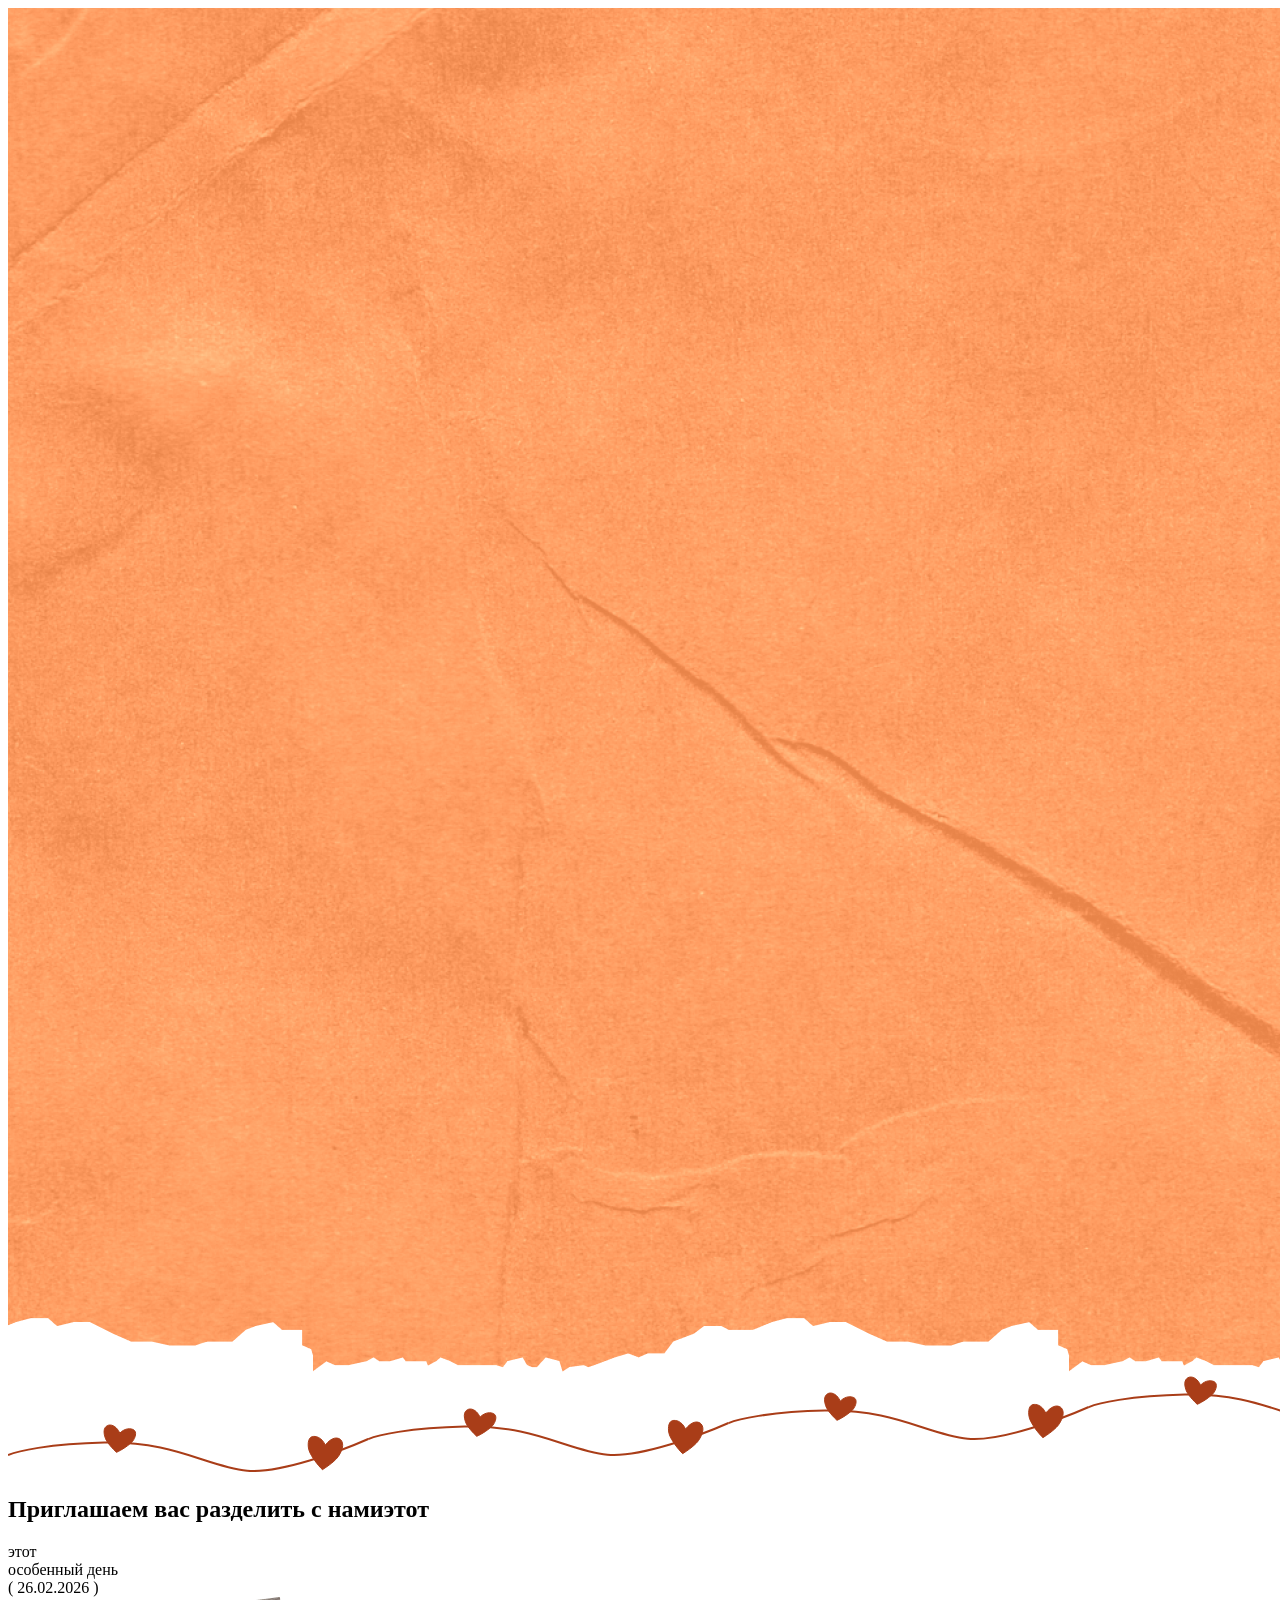
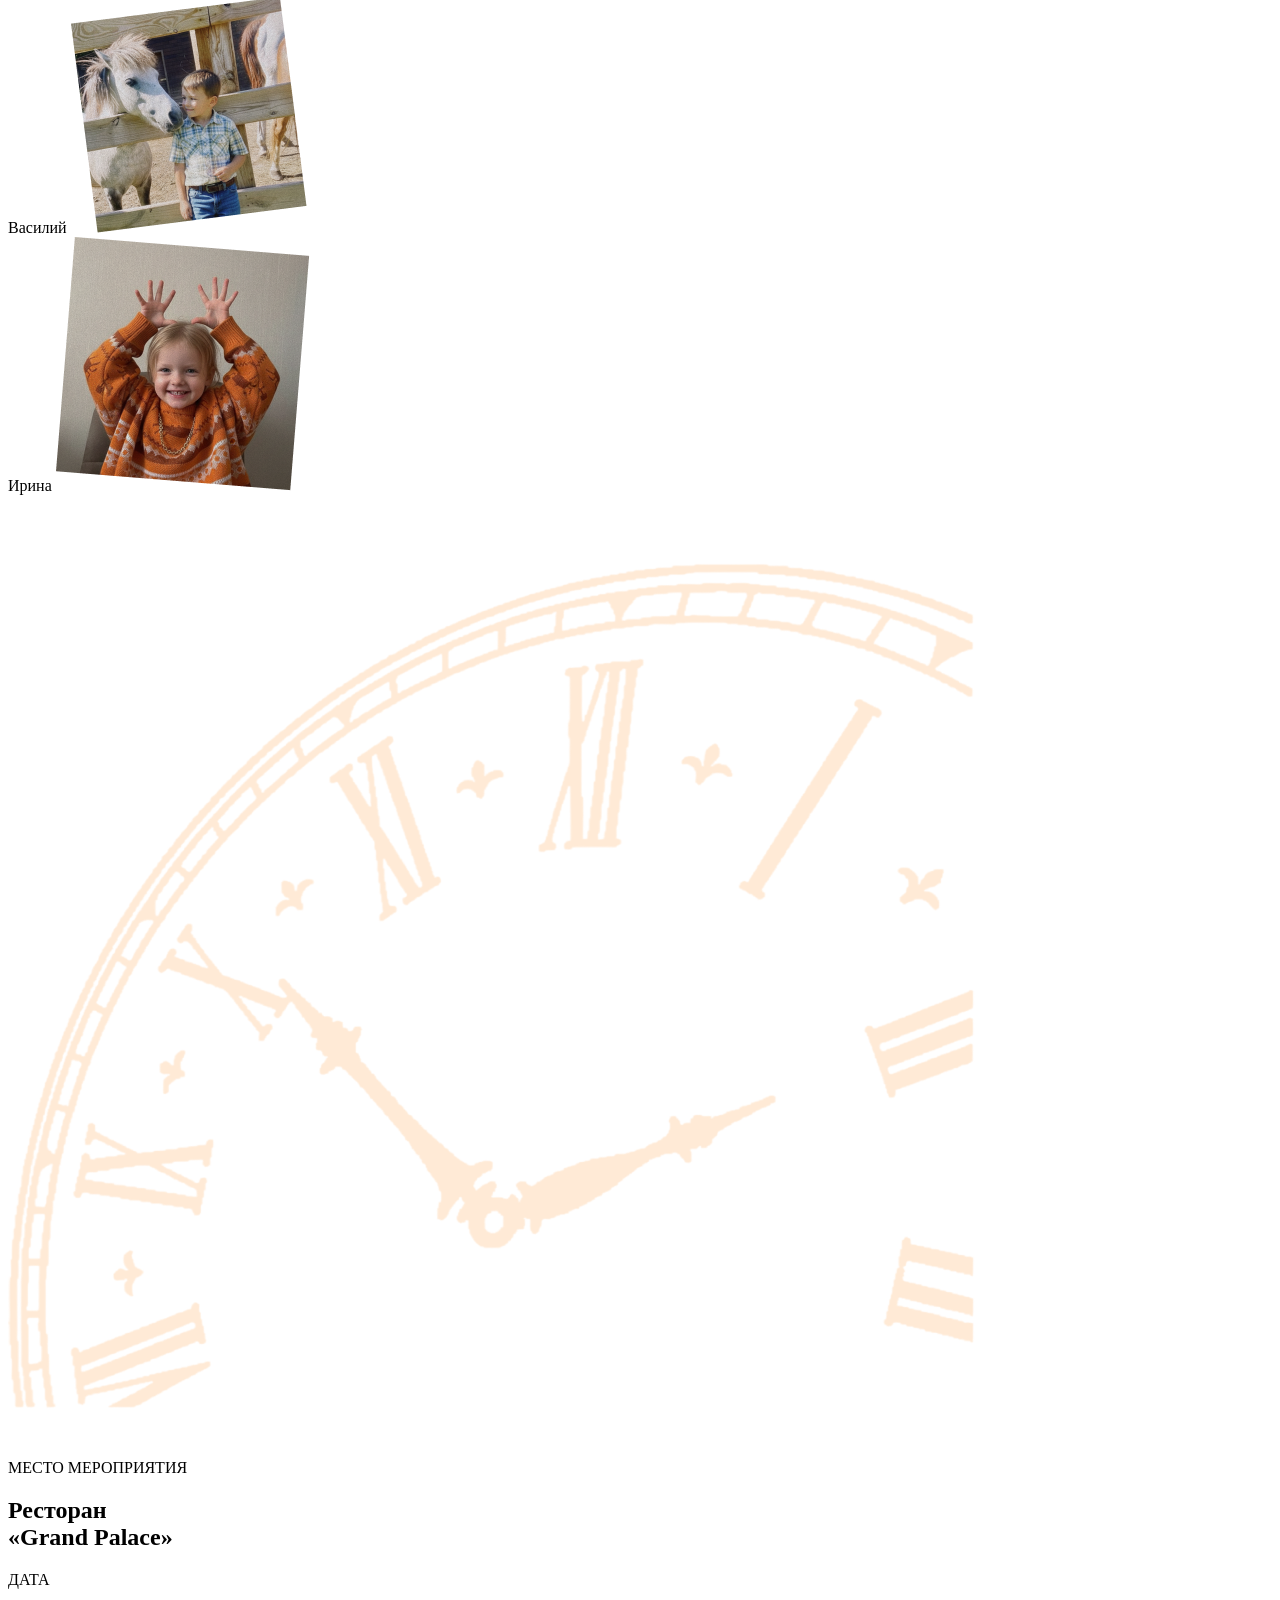
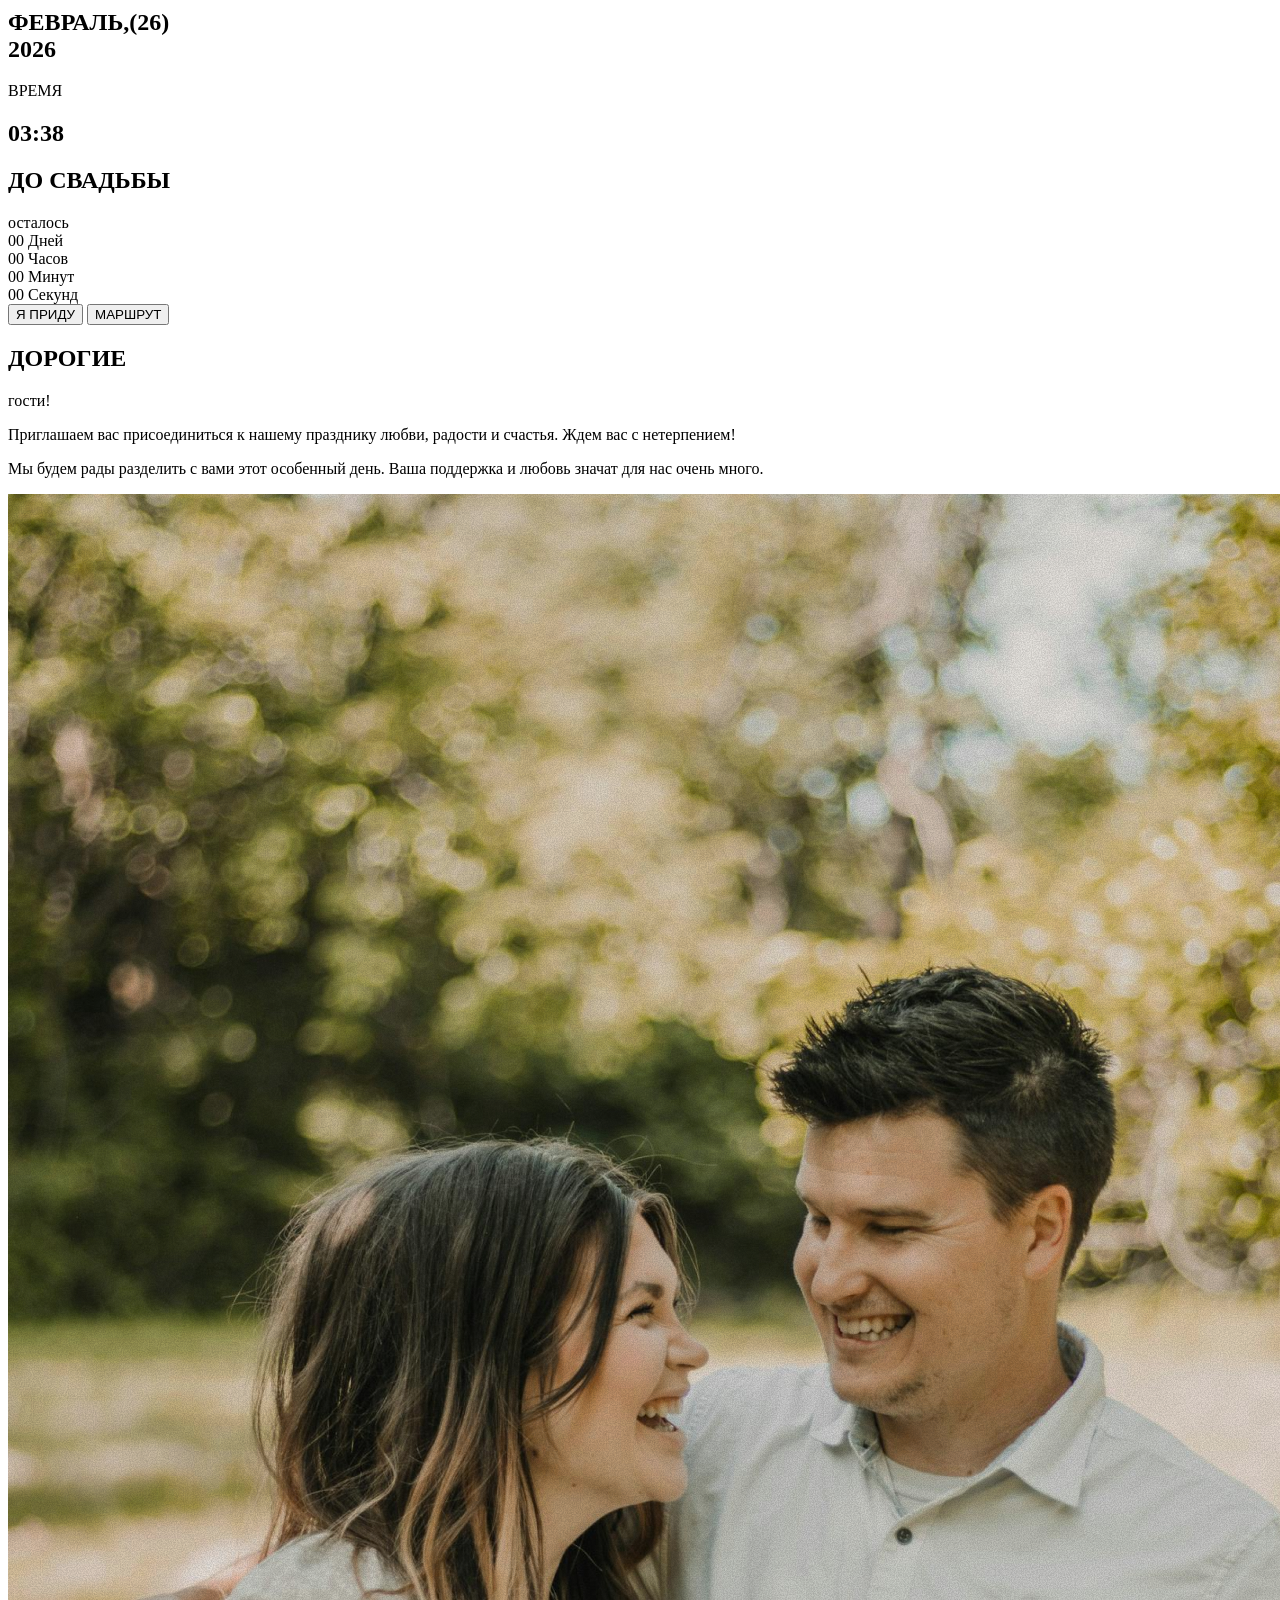
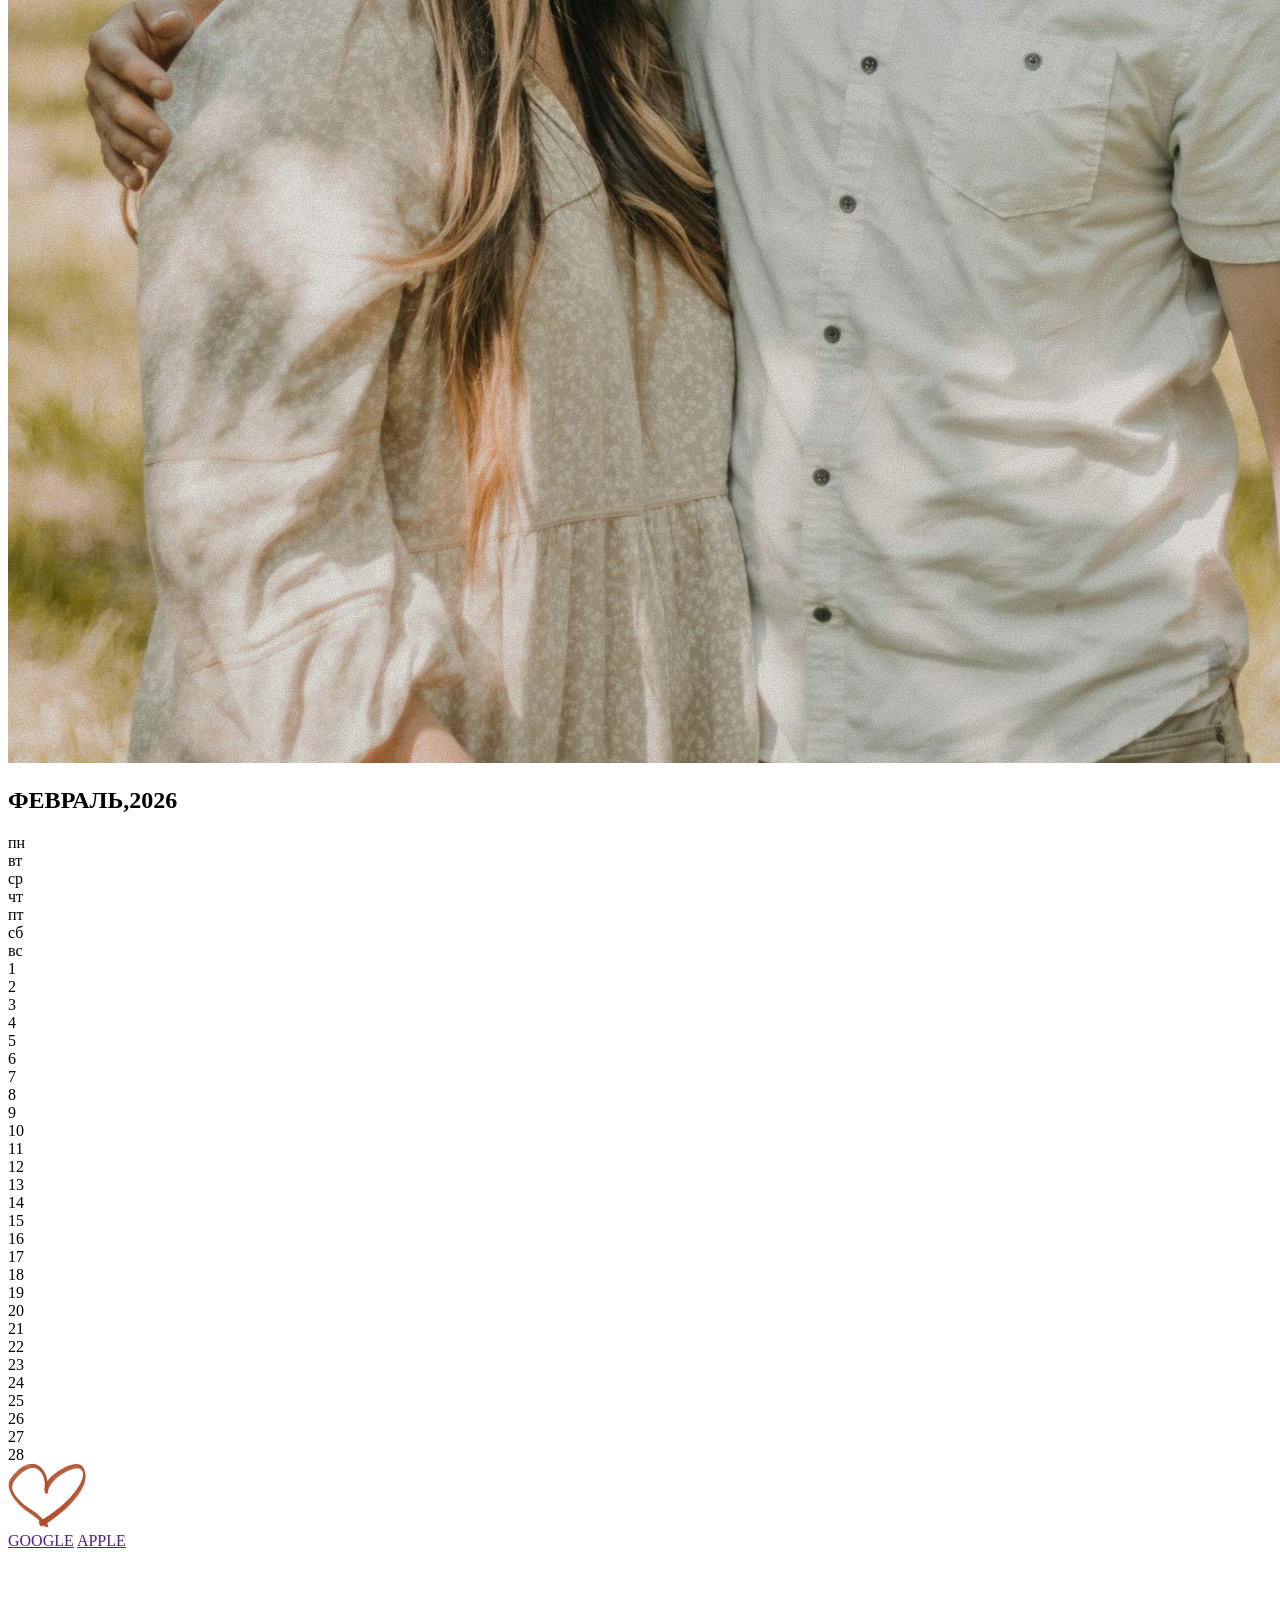
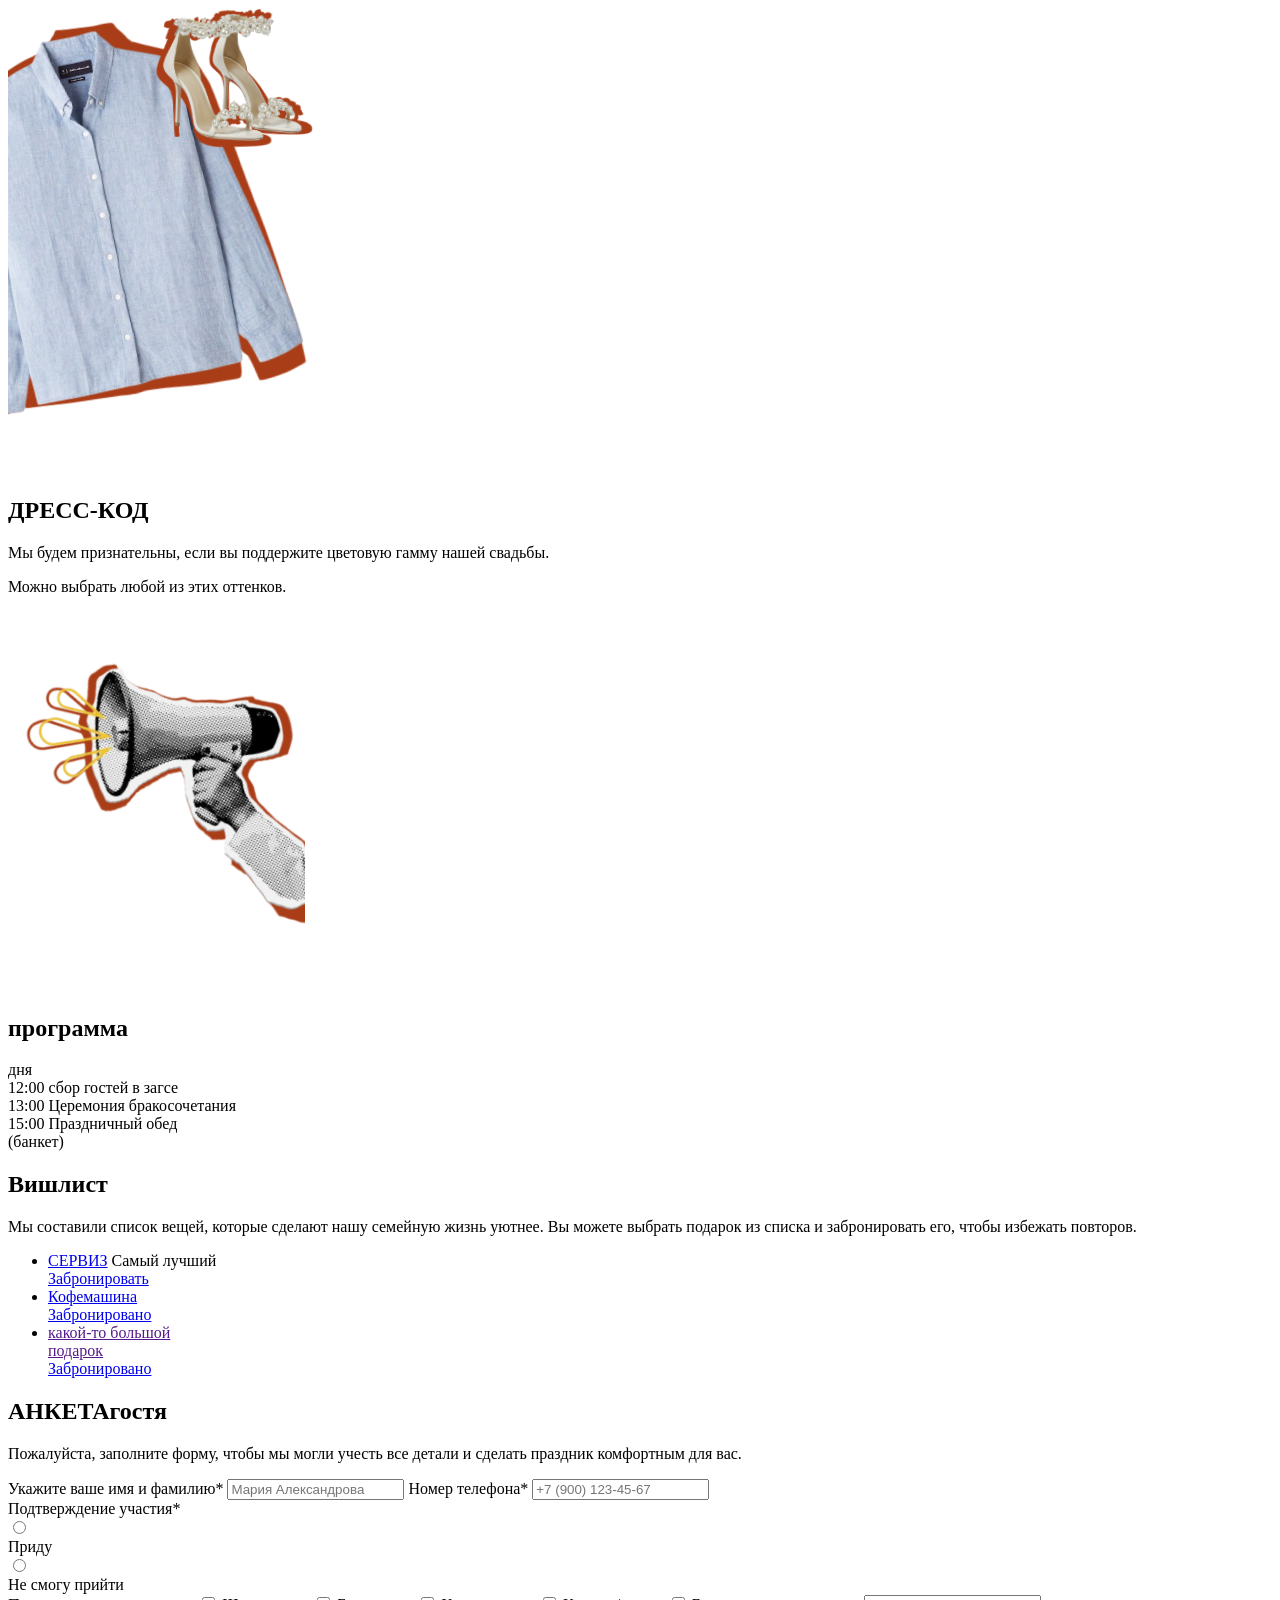
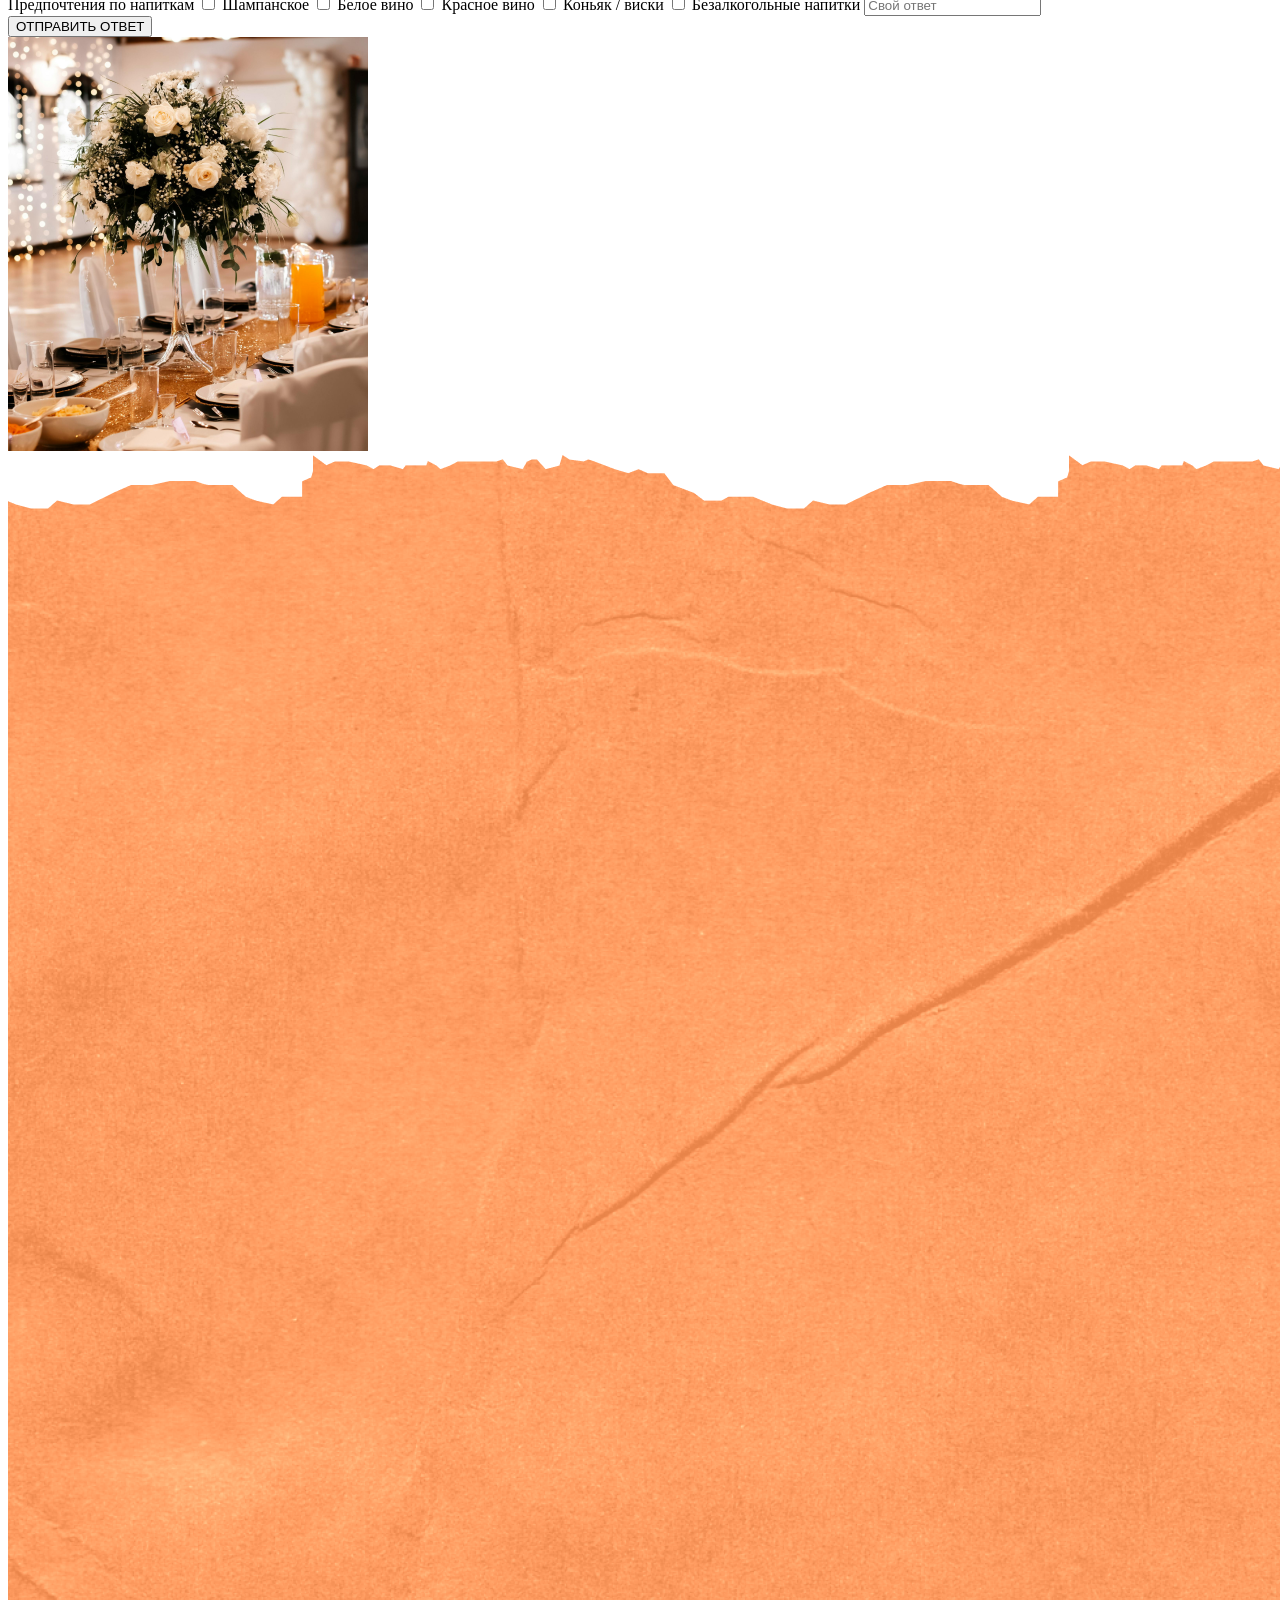
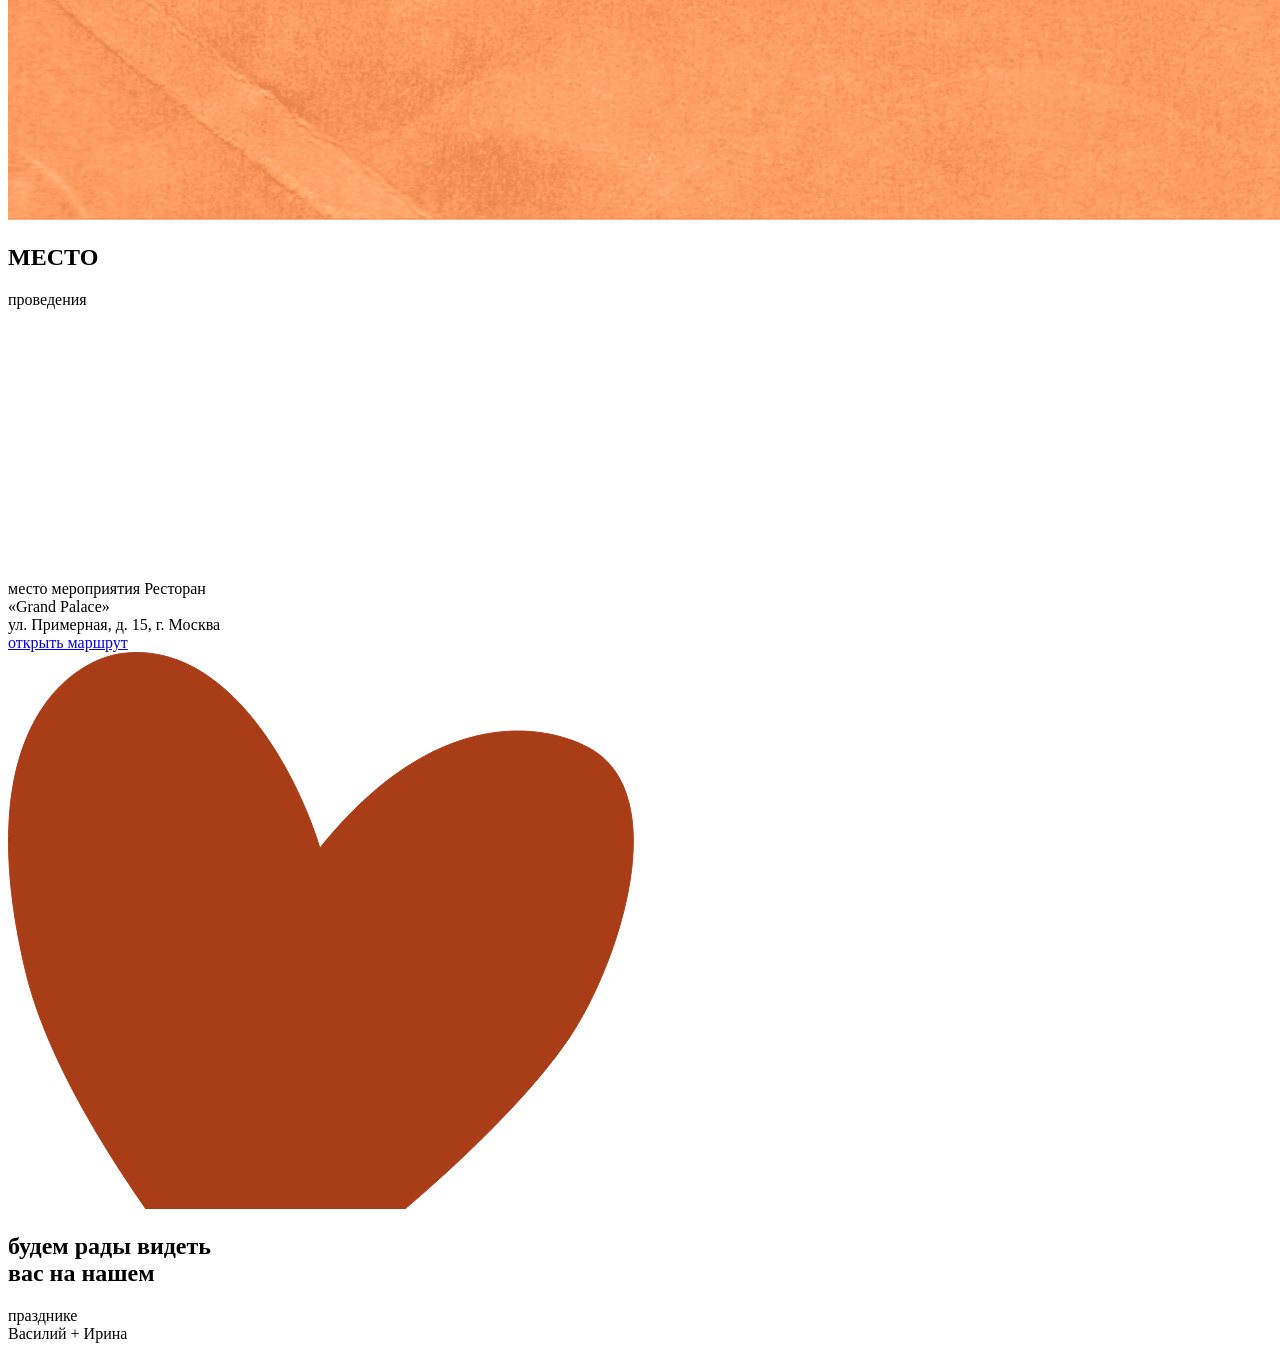
==== Invite-Orange/index.html @ 657dd97c "f" ====
<!DOCTYPE html>
    <html lang="en">
    <head>
        <meta charset="UTF-8">
        <meta name="viewport" content="width=device-width, initial-scale=1.0">
        <title>Document</title>
        <link rel="stylesheet" href="/css/style.css">
        <link rel="preconnect" href="https://fonts.googleapis.com">
        <link rel="preconnect" href="https://fonts.gstatic.com" crossorigin>
        <link href="https://fonts.googleapis.com/css2?family=Great+Vibes&family=Inter:ital,opsz,wght@0,14..32,100..900;1,14..32,100..900&display=swap" rel="stylesheet">
    </head>
    <body>
        <main class="main">
            <section class="hero">
                <div class="hero__bg">
                    <img src="./img/hero-bg.png" alt="">
                    <img class="hero__bg-top" src="./img/hero-bg-top.svg" alt="">
                </div>
                <div class="container">
                    <div class="hero__head">
                        <h1 class="hero__title">Приглашаем вас разделить с нами<span class="visible-mobile">этот</span></h1>
                        <div class="hero__subhead"><div class="hidden-mobile">этот</div><span>особенный день</span>
                        </div>
                    </div>
                    <span class="hero__subtitle">
                        <span class="hero__subtitle-item">(</span>
                        26.02.2026
                        <span class="hero__subtitle-item">)</span>
                    </span>
                </div>
                <div class="hero__photos">
                        <div class="hero__photos-left">
                            <span>Василий</span>
                            <img src="./img/photo-left.png" alt="Василий">
                        </div>
                        <div class="hero__photos-right">
                            <span>Ирина</span>
                            <img src="./img/photo-right.png" alt="Ирина">
                        </div>
                    </div>
            </section>
            <section class="wedding">
                
                <div class="container">
                    <div class="wedding__content">
                        <div class="wedding__clock">
                            <img src="./img/wedding-bg.png" alt="">
                        </div>
                        <div class="wedding__place">
                            <div class="wedding__content-item">
                                <span class="wedding__subtitle">МЕСТО МЕРОПРИЯТИЯ</span>
                                <h2 class="wedding__title">Ресторан<br>«Grand Palace»</h2>
                            </div>
                            <div class="wedding__content-item">
                                <span class="wedding__subtitle">ДАТА</span>
                                <h2 class="wedding__title">ФЕВРАЛЬ,<span class="bracket">(</span>26<span class="bracket">)</span><br>2026</h2>
                            </div>
                            <div class="wedding__content-item">
                                <span class="wedding__subtitle">ВРЕМЯ</span>
                                <h2 class="wedding__title">03:38</h2>
                            </div>
                        </div>
                        <div class="wedding__timer">
                            <div class="wedding__content-timer">
                                <h2 class="wedding__title">ДО СВАДЬБЫ</h2>
                                <span class="wedding__timer-subtitle">осталось</span>
                            </div>
                            <div class="wedding__timer-row">
                                <div class="wedding__timer-item">
                                    <span class="wedding__timer-top" id="days">22</span>
                                    <span class="wedding__timer-bot">Дней</span>
                                </div>
                                <div class="wedding__timer-item">
                                    <span class="wedding__timer-top" id="hours">01</span>
                                    <span class="wedding__timer-bot">Часов</span>
                                </div>
                                <div class="wedding__timer-item">
                                    <span class="wedding__timer-top" id="minutes">37</span>
                                    <span class="wedding__timer-bot">Минут</span>
                                </div>
                                <div class="wedding__timer-item">
                                    <span class="wedding__timer-top" id="seconds">42</span>
                                    <span class="wedding__timer-bot">Секунд</span>
                                </div>
                            </div>
                        </div>
                        <div class="wedding__buttons">
                            <button class="wedding__buttons-left btn-reset">Я ПРИДУ</button>
                            <button class="wedding__buttons-right btn-reset">МАРШРУТ</button>
                        </div>
                    </div>
                </div>
            </section>
            <section class="invite">
                <div class="container">
                    <div class="invite__top">
                        <h2 class="invite__title">ДОРОГИЕ</h2>
                        <span class="invite__title-subtitle">гости!</span>
                    </div>
                    <div class="invite__bot">
                        <p class="invite__bot-text">Приглашаем вас присоединиться к&nbsp;нашему празднику любви, радости и&nbsp;счастья. Ждем вас с нетерпением!</p>
                        <p class="invite__bot-text">Мы будем рады разделить с вами этот особенный день. Ваша поддержка и&nbsp;любовь значат для нас очень много.</p>
                    </div>
                </div>
                <div class="invite__img">
                    <div class="container">
                        <img src="./img/invite-img.png" alt="">
                    </div>            
                </div>        
            </section>
            <section class="calendar">
                <div class="container">
                    <div class="calendar__content">
                        <div class="calendar__title">
                            <h2 class="calendar__title-subhead">ФЕВРАЛЬ,<span class="calendar__title-info">2026</span></h2>
                        </div>
                        <div class="calendar__item">
                            <div class="wedding-calendar" id="weddingCalendar">
    <div class="wedding-calendar__paper">
        <div class="wedding-calendar__weekdays" id="calendarWeekdays"></div>
        <div class="wedding-calendar__grid" id="calendarGrid"></div>

        <div class="wedding-calendar__heart" id="calendarHeart">
            <img src="./img/calendar-heart.png" alt="">
        </div>
    </div>
</div>
                        </div>
                        <div class="calendar__buttons">
                            <a class="calendar__buttons-left btn-reset" href="">GOOGLE</a>
                            <a class="calendar__buttons-right btn-reset" href="">APPLE</a>
                        </div>
                    </div>
                </div>
            </section>
            <section class="dress">
                <picture class="dress__clothe">
                    <source srcset="./img/clothe-400px.svg" media="(max-width: 1024px)">
                        <img src="./img/clothe.svg" alt="">
                </picture>
                <div class="dress__content">
                    <div class="container">
                        <h2 class="dress__title">ДРЕСС-КОД</h2>
                        <div class="dress__subtitle">
                            <p class="dress__subtitle-top">Мы будем признательны, если вы поддержите цветовую гамму нашей свадьбы.</p>
                            <P class="dress__subtitle-bot">Можно выбрать любой из этих оттенков.</P>
                        </div>
                        <div class="dress__palitra">
                            <span class="pink"></span>
                            <span class="dark-red"></span>
                            <span class="brown"></span>
                            <span class="lavender"></span>
                        </div>
                    </div>
                </div>
            </section>
            <section class="programm">
                <div class="programm__bg">
                    <img src="./img/programm-bg-right.svg" alt="">
                </div>
                <div class="container">
                    <div class="programm__content">
                        <div class="programm__title">
                            <h2 class="programm__subhead">программа</h2><span class="programm__subhead-info">дня</span>
                        </div>
                        <div class="programm__graph">
                        <div class="program__graph-item">
                            <span class="programm__graph-top">12:00</span>
                            <span class="programm__graph-bot">сбор гостей в загсе</span>
                        </div>
                        <div class="program__graph-item">
                            <span class="programm__graph-top">13:00</span>
                            <span class="programm__graph-bot">Церемония бракосочетания</span>
                        </div>
                        <div class="program__graph-item">
                            <span class="programm__graph-top">15:00</span>
                            <span class="programm__graph-bot">Праздничный обед<br>(банкет)</span>
                        </div>
                    </div>
                    </div>
                </div>
            </section>
            <section class="vishlist">
                <div class="container">
                    <h2 class="vishlist__title">Вишлист</h2>
                    <p class="vishlist__desc">Мы составили список вещей, которые сделают нашу&nbsp;семейную жизнь уютнее. Вы можете выбрать подарок из списка и забронировать его, чтобы избежать&nbsp;повторов.</p>
                </div>
                <ul class="vishlist__list">
                        <li class="vishlist__list-item">
                            <div class="vishlist__item-info">
                                <a class="vishlist__link border" href="#">СЕРВИЗ</a>
                                <span class="vishlist__item-text">Самый лучший</span>
                            </div>
                            <a class="vishlist__button vishlist__button-orange btn-reset" href="#">Забронировать</a>
                        </li>
                        <li class="vishlist__list-item">
                            <div class="vishlist__item-info">
                                <a class="vishlist__link" href="#">Кофемашина</a>
                            </div>
                            <a class="vishlist__button btn-reset" href="#" disabled>Забронировано</a>
                        </li>
                        <li class="vishlist__list-item">
                            <div class="vishlist__item-info">
                                <a class="vishlist__link" href="">какой-то большой<br>подарок</a>
                            </div>
                            <a class="vishlist__button btn-reset" href="#" disabled>Забронировано</a>
                        </li>
                    </ul>
            </section>
            <section class="form">
                <div class="container">
                    <div class="form">
                        <div class="form__header">
                            <h2 class="form__title">АНКЕТА<span class="form__title-info">гостя</span></h2>
                        </div>
                            <p class="form__desc">Пожалуйста, заполните форму, чтобы мы могли&nbsp;учесть все детали и сделать праздник комфортным для вас.</p>
                        <div class="form__container">
                            <label class="form__field">
                                <span class="form__label">Укажите ваше имя и фамилию*</span>
                                <input class="form__input" type="text" placeholder="Мария Александрова">
                            </label>
                            <label class="form__field">
                                <span class="form__label">Номер телефона*</span>
                                <input class="form__input" type="tel" placeholder="+7 (900) 123-45-67">
                            </label>
                            <div class="form__field">
                                <span class="form__label">Подтверждение участия*</span>
                                <label class="form__radio">
                                    <div class="form__radio-check">
                                        <input type="radio" name="attendance" class="form__radio-input">
                                        <span class="check"></span>
                                    </div>
                                    <span class="form__radio-text">Приду</span>
                                </label>
                                <label class="form__radio">
                                    <div class="form__radio-check">
                                        <input type="radio" name="attendance" class="form__radio-input">
                                        <span class="check"></span>
                                    </div>                                    <span class="form__radio-text">Не смогу прийти</span>
                                </label>
                            </div>
                            <div class="form__field">
                                <span class="form__label">Предпочтения по напиткам</span>
                                <label class="form__checkbox">
                                    <input type="checkbox" class="form__checkbox-input">
                                    <span class="form__checkbox-text">Шампанское</span>
                                </label>
                                <label class="form__checkbox">
                                    <input type="checkbox" class="form__checkbox-input">
                                    <span class="form__checkbox-text">Белое вино</span>
                                </label>
                                <label class="form__checkbox">
                                    <input type="checkbox" class="form__checkbox-input">
                                    <span class="form__checkbox-text">Красное вино</span>
                                </label>
                                <label class="form__checkbox">
                                    <input type="checkbox" class="form__checkbox-input">
                                    <span class="form__checkbox-text">Коньяк / виски</span>
                                </label>
                                <label class="form__checkbox">
                                    <input type="checkbox" class="form__checkbox-input">
                                    <span class="form__checkbox-text">Безалкогольные напитки</span>
                                </label>
                                <input class="form__input form__input--text" type="text" placeholder="Свой ответ">
                            </div>
                            <button class="form__button">ОТПРАВИТЬ ОТВЕТ</button>
                    </div>
                    <div class="form__img-bot">
                        <img src="./img/form-bot.png" alt="">
                    </div>
                    </div>
                </div>
            </section>
            <section class="location">
                <div class="location__bg">
                    <img src="./img/location-bg.png" alt="">
                </div>
                <div class="container">
                    <div class="location__content">
                        <div class="location___head">
                            <h2 class="location__title">МЕСТО</h2>
                            <span class="location__title-subtitle">проведения</span>
                        </div>
                        <div class="map">
                            <iframe src="https://yandex.ru/map-widget/v1/?um=constructor%3A929c11ffd091f3e4e7ed705cb6ac9123372129a48af2e45bdc4d03ed507cc6cc&amp;source=constructor" height="267" width="100%" frameborder="0"></iframe>
                        </div>
                    </div>
                    <div class="location__place">
                        <span class="location__place-top">место мероприятия</span>
                        <span class="location__place-text">Ресторан<br>«Grand Palace»</span>
                    </div>
                    <div class="location__info">
                        <span class="location__place-desc">ул. Примерная, д. 15, г. Москва</span>
                    </div>
                    <a class="location__button btn-reset" href="#">открыть маршрут</a>
                </div>
            </section>
            <footer class="footer">
                <div class="footer__head">
                    <div class="footer__bg">
                        <img src="./img/footer-bg.svg" alt="">
                    </div>
                    <div class="footer__text">
                        <h2 class="footer__head-title">будем рады видеть<br>вас на нашем</h2>
                        <span class="footer__head-desc">празднике</span>
                    </div>
                    <div class="footer__names">
                        <span>Василий + Ирина</span>
                    </div>
                </div>
            </footer>
        </main>
    </body>
    
    <script>
        // Укажи дату свадьбы (ГОД, МЕСЯЦ-1, ДЕНЬ, ЧАСЫ, МИНУТЫ)
const weddingDate = new Date(2026, 6, 15, 12, 0, 0); // пример: 15 июля 2026

function updateTimer() {
    const now = new Date();
    const diff = weddingDate - now;

    if (diff <= 0) {
        document.getElementById('days').textContent = '00';
        document.getElementById('hours').textContent = '00';
        document.getElementById('minutes').textContent = '00';
        document.getElementById('seconds').textContent = '00';
        return;
    }

    const days = Math.floor(diff / (1000 * 60 * 60 * 24));
    const hours = Math.floor((diff / (1000 * 60 * 60)) % 24);
    const minutes = Math.floor((diff / (1000 * 60)) % 60);
    const seconds = Math.floor((diff / 1000) % 60);

    document.getElementById('days').textContent = String(days).padStart(2, '0');
    document.getElementById('hours').textContent = String(hours).padStart(2, '0');
    document.getElementById('minutes').textContent = String(minutes).padStart(2, '0');
    document.getElementById('seconds').textContent = String(seconds).padStart(2, '0');
}

// запуск сразу
updateTimer();

// обновление каждую секунду
setInterval(updateTimer, 1000);
    </script>

    <script>
    function createWeddingCalendar({
    year,
    month,
    markedDay,
    containerId = "calendarGrid",
    weekdaysId = "calendarWeekdays",
    heartId = "calendarHeart"
}) {
    const grid = document.getElementById(containerId);
    const weekdaysRow = document.getElementById(weekdaysId);
    const heart = document.getElementById(heartId);

    const weekdays = ["пн", "вт", "ср", "чт", "пт", "сб", "вс"];

    weekdaysRow.innerHTML = "";
    grid.innerHTML = "";

    weekdays.forEach(day => {
        const el = document.createElement("div");
        el.textContent = day;
        weekdaysRow.appendChild(el);
    });

    const firstDate = new Date(year, month - 1, 1);
    const lastDate = new Date(year, month, 0);
    const daysInMonth = lastDate.getDate();

    let firstDay = firstDate.getDay();
    firstDay = firstDay === 0 ? 7 : firstDay; // вс = 7

    for (let i = 1; i < firstDay; i++) {
        const empty = document.createElement("div");
        empty.className = "wedding-calendar__day wedding-calendar__day--empty";
        empty.textContent = "";
        grid.appendChild(empty);
    }

    let markedElement = null;

    for (let day = 1; day <= daysInMonth; day++) {
        const cell = document.createElement("div");
        cell.className = "wedding-calendar__day";
        cell.textContent = day;

        if (day === markedDay) {
            cell.classList.add("wedding-calendar__day--marked");
            markedElement = cell;
        }

        grid.appendChild(cell);
    }

    requestAnimationFrame(() => {
        if (!markedElement) return;

        const paper = grid.closest(".wedding-calendar__paper");
        const markedRect = markedElement.getBoundingClientRect();
        const paperRect = paper.getBoundingClientRect();

        const x = markedRect.left - paperRect.left + markedRect.width / 2;
        const y = markedRect.top - paperRect.top + markedRect.height / 2 + 6;

        heart.style.left = `${x}px`;
        heart.style.top = `${y}px`;
    });
}

createWeddingCalendar({
    year: 2026,
    month: 2,
    markedDay: 26
});

window.addEventListener("resize", () => {
    createWeddingCalendar({
        year: 2026,
        month: 2,
        markedDay: 26
    });
});
</script>
    </html>
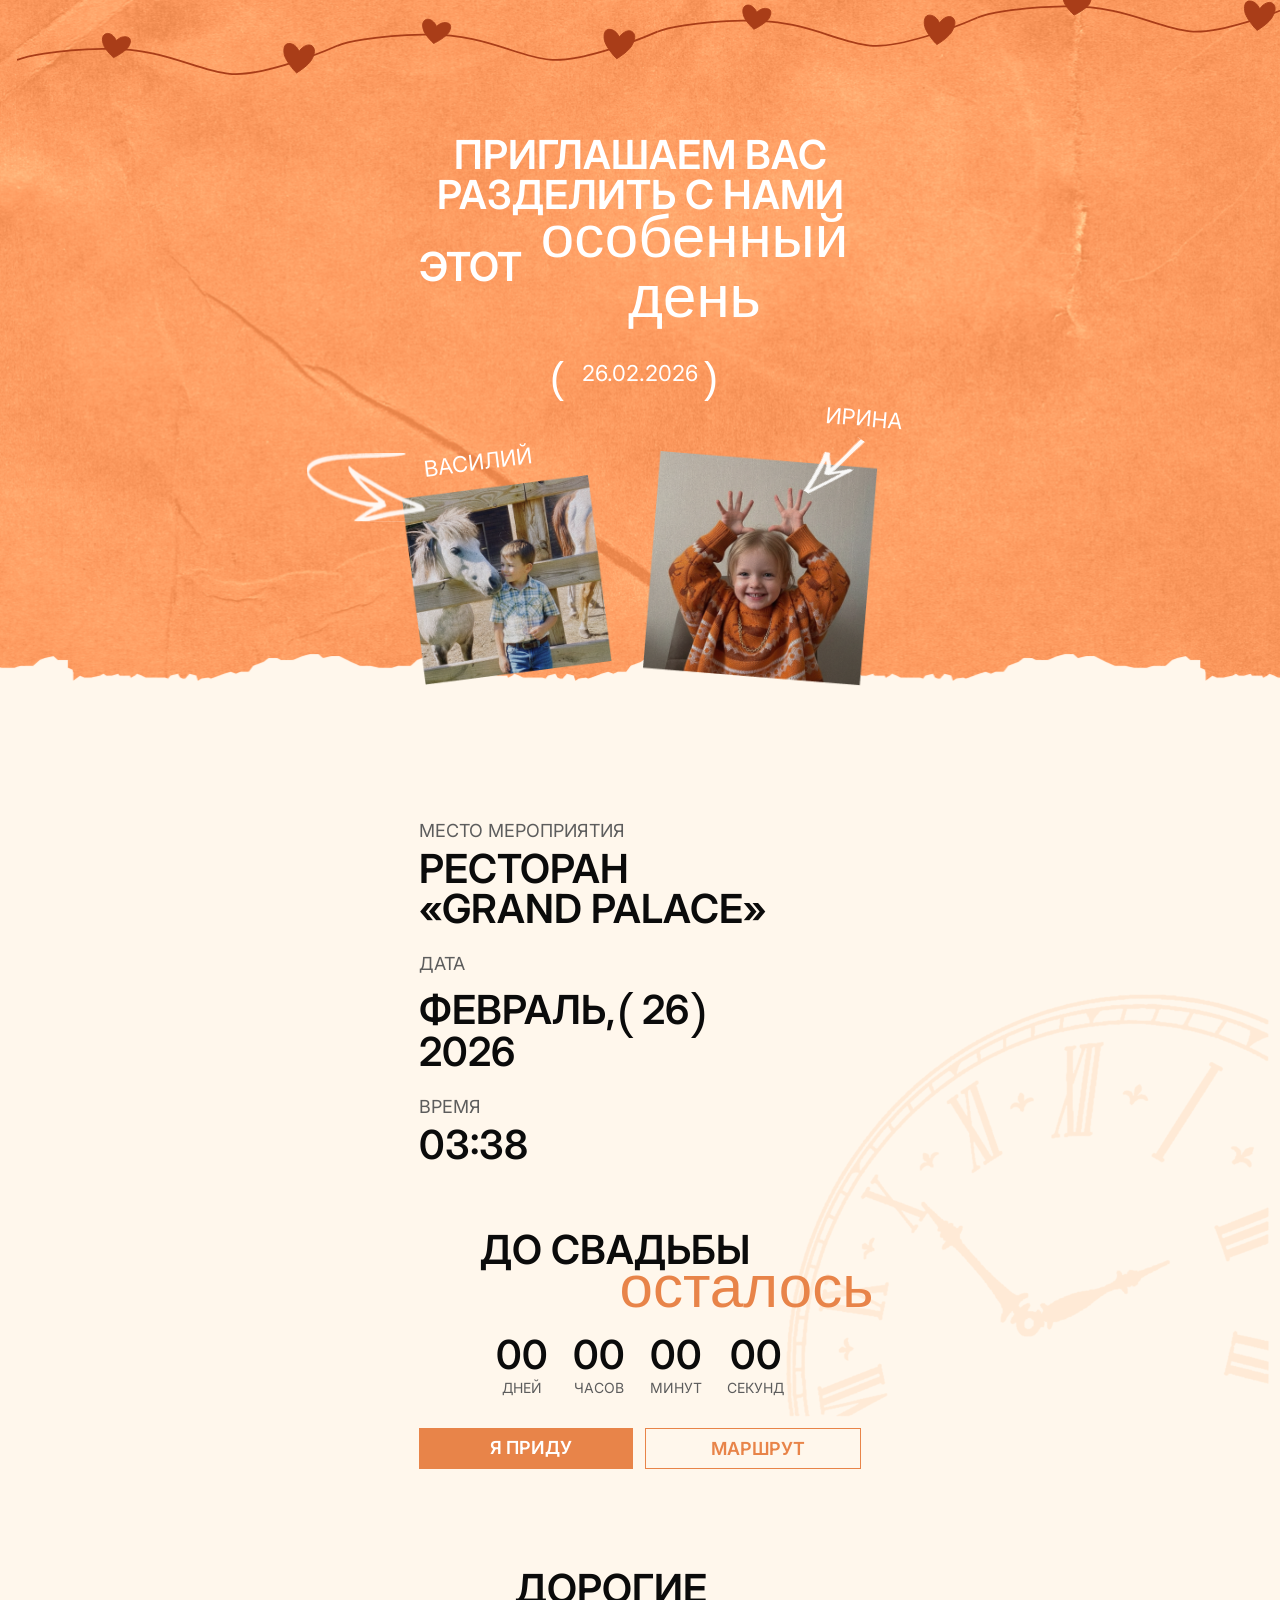
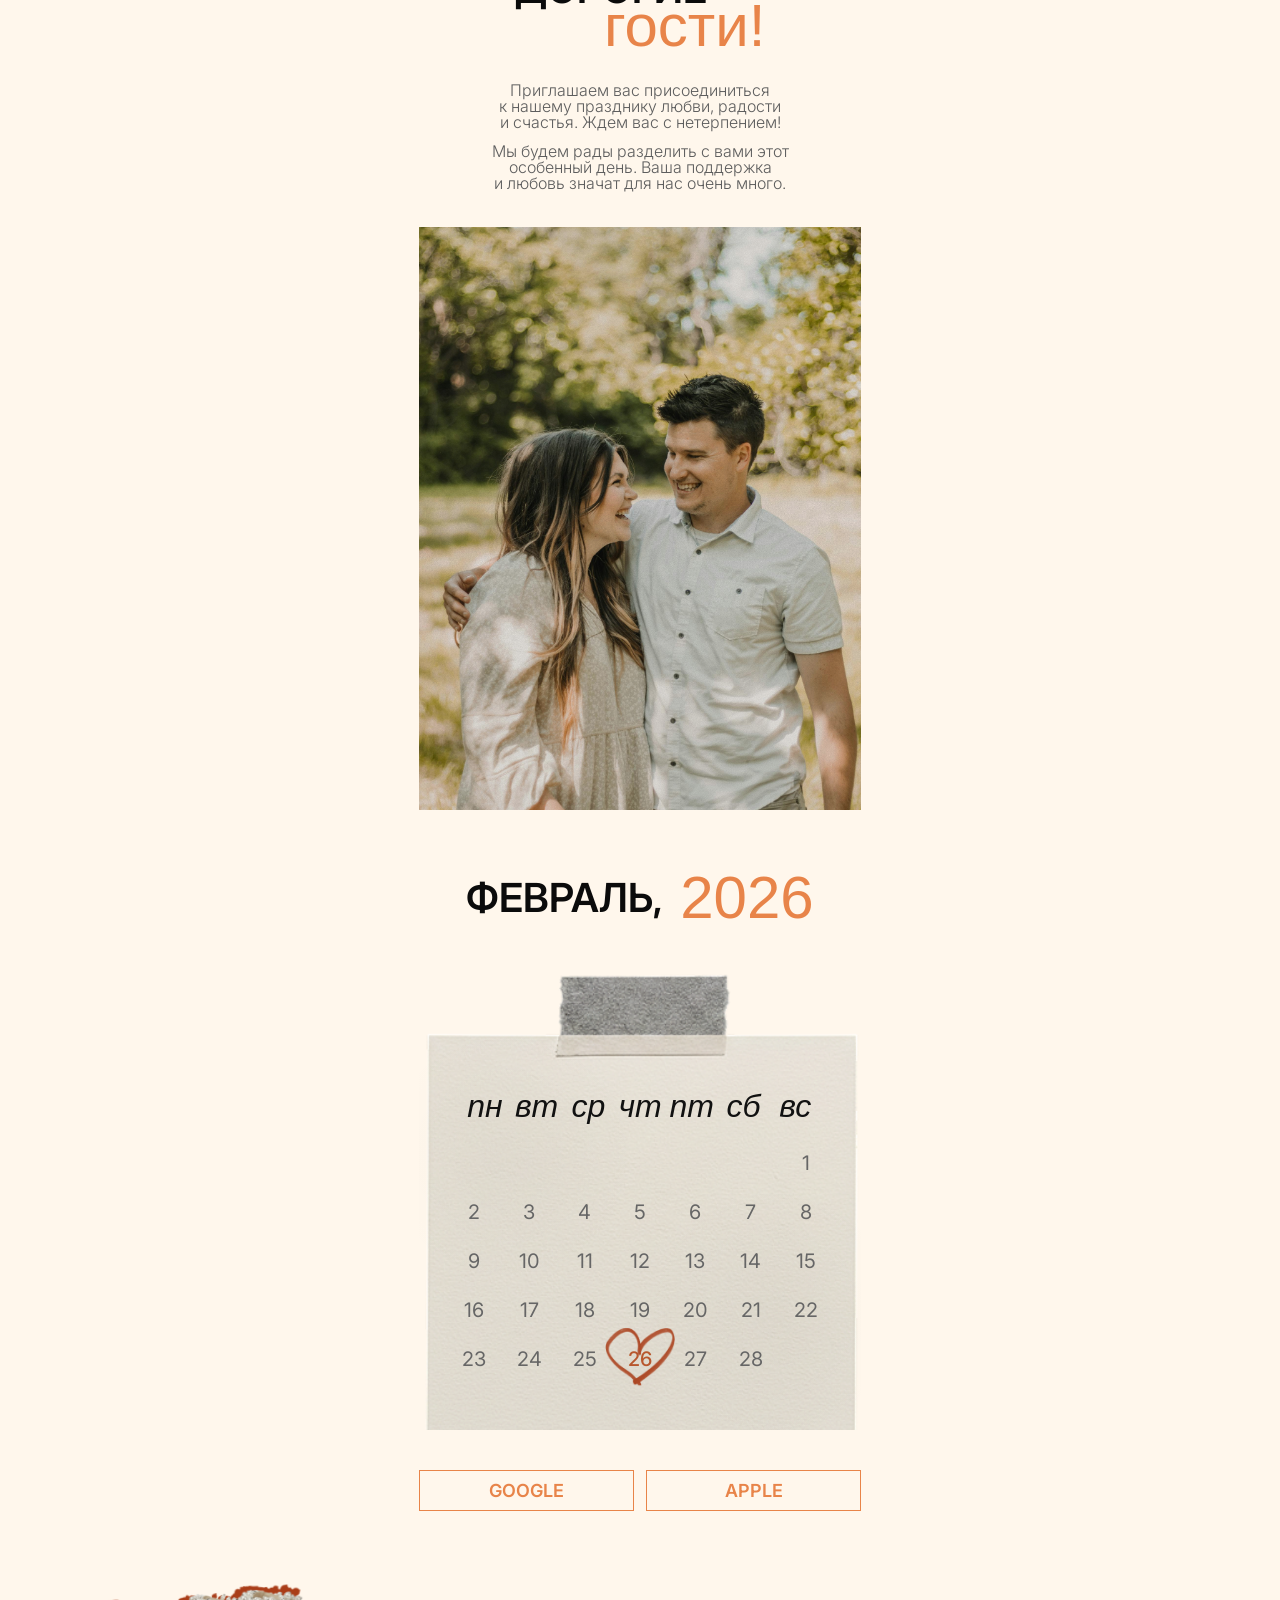
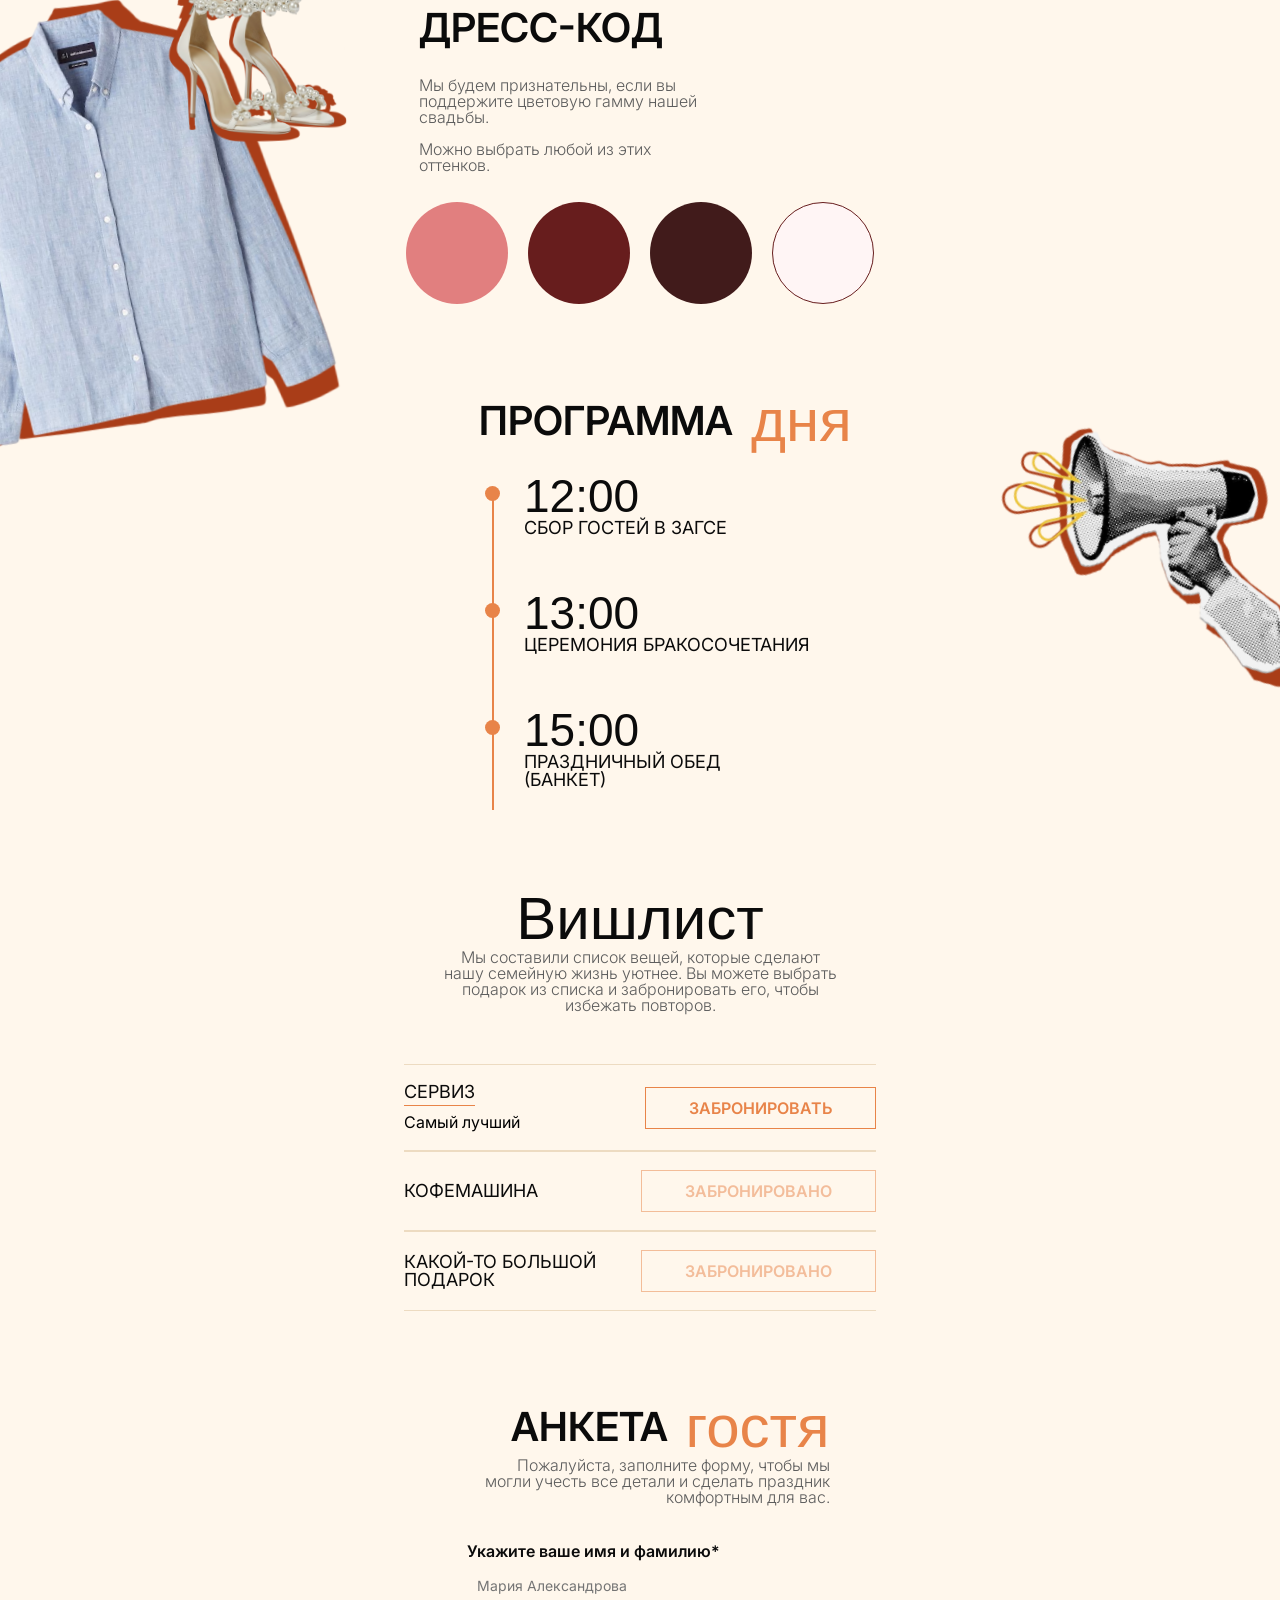
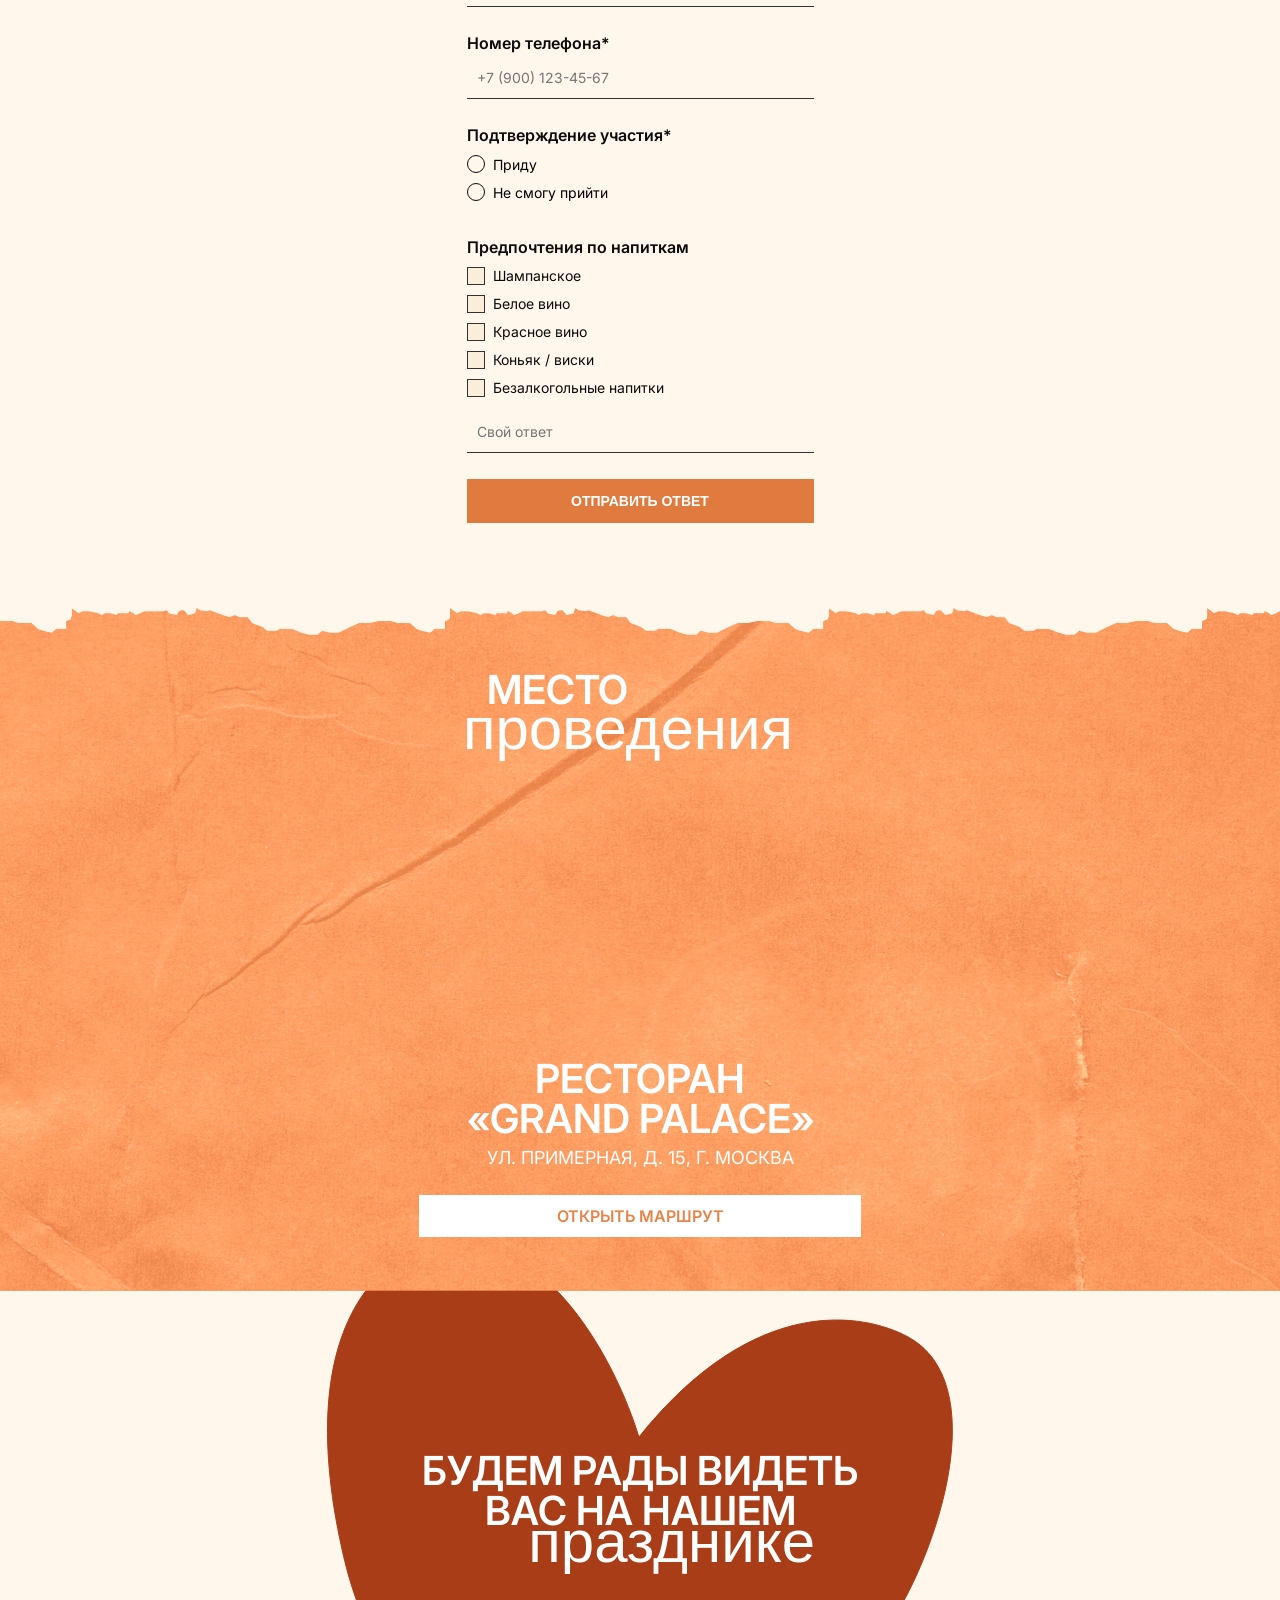
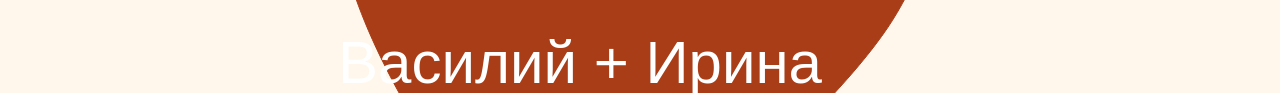
==== commit 42ff8d2a: "x" ====
--- a/Invite-Orange/index.html
+++ b/Invite-Orange/index.html
@@ -4,7 +4,7 @@
         <meta charset="UTF-8">
         <meta name="viewport" content="width=device-width, initial-scale=1.0">
         <title>Document</title>
-        <link rel="stylesheet" href="/css/style.css">
+        <link rel="stylesheet" href="./css/style.css">
         <link rel="preconnect" href="https://fonts.googleapis.com">
         <link rel="preconnect" href="https://fonts.gstatic.com" crossorigin>
         <link href="https://fonts.googleapis.com/css2?family=Great+Vibes&family=Inter:ital,opsz,wght@0,14..32,100..900;1,14..32,100..900&display=swap" rel="stylesheet">
--- a/Invite-Orange/css/style.css
+++ b/Invite-Orange/css/style.css
@@ -0,0 +1,1450 @@
+*{box-sizing: border-box;}
+p{
+    margin: 0;
+}
+h1,h2,h3{
+    margin: 0;
+}
+img{
+    max-width: 100%;
+}
+ul{
+    margin: 0;
+    padding: 0;
+    list-style: none;
+}
+body{
+    background: #fff7ec;
+    margin: 0;
+    font-family: 'Inter', sans-serif;
+}
+.hidden-mobile{
+    display: block !important;
+}
+.visible-mobile{
+    display: none !important;
+}
+.btn-reset{
+    border: none;
+    padding: 0;
+    outline: none;
+    background-color: transparent;
+}
+:root {
+    --font-family: "Inter", sans-serif;
+    --second-family: "Great Vibes", sans-serif;
+}
+.container{
+    max-width: 472px;
+    margin: 0 auto;
+    padding: 0 15px;
+    min-height: 100%;
+}
+.main {
+    overflow: hidden;
+}
+.hero{
+    padding-top: 135px;
+    padding-bottom: 65px;
+    position: relative;
+}
+@media(max-width: 768px) {
+    .hero{
+        padding-top: 70px;
+        padding-bottom: 38px;
+    }
+}
+.hero__bg{
+    transform: translateX(-50%);
+    height: 681px;
+    width: 100%;
+    overflow: hidden;
+    display: flex;
+    position: absolute;
+    top: 0;
+    left: 50%;
+    z-index: -1;
+}
+@media(max-width: 768px) {
+    .hero__bg {
+        height: 530px;
+    }
+}
+.hero__bg img{
+    object-position: bottom;
+    object-fit: cover;
+    width: 100%;
+}
+.hero__bg-top{
+    position: absolute;
+}
+.hero__bg-top{
+    right: -17px;
+    top: -10px;
+}
+.hero__title{
+    font-family: var(--font-family);
+    font-weight: 600;
+    font-size: 40px;
+    line-height: 100%;
+    text-transform: uppercase;
+    text-align: center;
+    color: #fff;
+}
+.hero__subhead span{
+    font-family: var(--second-family);
+    font-weight: 400;
+    font-size: 60px;
+    line-height: 100%;
+    text-align: center;
+    color: #fff;
+    text-transform: lowercase;
+    display: block;
+    margin-left: 6px;
+}
+.hero__subtitle{
+    display: flex;
+    align-items: center;
+    font-family: var(--font-family);
+    font-weight: 400;
+    font-size: 22px;
+    line-height: 100%;
+    text-transform: uppercase;
+    text-align: center;
+    color: #fff;
+    justify-content: center;
+    margin-top: 25px;
+}
+.hero__subtitle-item{
+    font-family: var(--second-family);
+    font-weight: 400;
+    font-size: 42px;
+    line-height: 100%;
+    text-align: center;
+    color: #fff;
+    position: relative;
+    top: 5px;
+    left: -6px;
+    padding-left: 12px;
+    padding-right: 12px;
+}
+.hero__subhead{
+    font-family: var(--font-family);
+    font-weight: 600;
+    font-size: 40px;
+    line-height: 100%;
+    text-transform: uppercase;
+    text-align: center;
+    color: #fff;
+    margin-top: -8px;
+    display: flex;
+    align-items: center;
+    justify-content: center;    
+}
+.hero__photos{
+    display: flex;
+    justify-content: center;
+    gap: 31px;
+}
+@media(max-width: 768px) {
+    .hero__photos {
+        gap: 12px;
+    }
+}
+.hero__photos-left{
+    margin-top: 55px;
+}
+.hero__photos-left img{
+    max-width: 210px;
+}
+.hero__photos-right{
+    margin-top: 11px;
+}
+.hero__photos-right img{
+    max-width: 235px;
+}
+.hero__photos-left span{
+    display: block;
+    font-family: var(--font-family);
+    font-weight: 400;
+    font-size: 22px;
+    text-transform: uppercase;
+    color: #fff;
+    transform: rotate(-7deg);
+    display: block;
+    width: fit-content;
+    margin-left: 22px;
+    position: relative;
+    &::after{
+        content: url(../img/arrow-left.svg);
+        position: absolute;
+        transform: translateX(-100%) rotate(7deg);
+        left: 0;
+        top: -10px;
+    }
+}
+.hero__photos-right span{
+    display: block;
+    font-family: var(--font-family);
+    font-weight: 400;
+    font-size: 22px;
+    text-transform: uppercase;
+    color: #fff;
+    transform: rotate(5deg);
+    display: block;
+    width: fit-content;
+    margin-right: -25px;
+    position: relative;
+    margin-bottom: 20px;
+    margin-left: auto;
+    &::after{
+        content: url(../img/arrow-right.svg);
+        position: absolute;
+        transform: rotate(-5deg);
+        right: 23px;
+        top: 28px;
+    }
+}
+.wedding{
+    margin-top: 65px;
+    margin-bottom: 85px;
+    overflow: hidden;
+    position: relative;
+}
+@media(max-width: 768px) {
+    .wedding{
+        margin-bottom: 42px;
+    }
+}
+.wedding__clock{
+    z-index: -1;
+    width: 484px;
+    position: absolute;
+    right: 10px;
+    bottom: 0;
+    top: 140px;
+}
+@media(max-width: 768px) {
+    .wedding__clock {
+        max-width: 220px;
+    }
+}
+.wedding__place{
+    display: flex;
+    flex-direction: column;
+    gap: 24px;
+    margin-bottom: 65px;
+}
+.wedding__content{
+    display: flex;
+    flex-direction: column;
+}
+.wedding__subtitle{
+    font-family: var(--font-family);
+    font-weight: 400;
+    font-size: 18px;
+    text-transform: uppercase;
+    color: #5d5d5d;
+}
+.wedding__title{
+    font-family: var(--font-family);
+    font-weight: 600;
+    font-size: 40px;
+    line-height: 100%;
+    text-transform: uppercase;
+    color: #0b0b0b;
+}
+.bracket{
+    font-family: var(--second-family);
+    font-weight: 400;
+    font-size: 50px;
+    line-height: 100%;
+    text-align: center;
+    color: #0b0b0b;
+    position: relative;
+    padding-left: 2px;
+    padding-right: 8px;
+    top: 4px;
+}
+.wedding__timer-subtitle{
+    font-family: var(--second-family);
+    font-weight: 400;
+    font-size: 60px;
+    line-height: 100%;
+    text-align: center;
+    color: #e88449;
+    position: relative;
+    top: -13px;
+    right: -76px;
+}
+.wedding__timer-row{
+    display: flex;
+    justify-content: center;
+    gap: 25px;
+}
+.wedding__timer-item{
+    display: flex;
+    flex-direction: column;
+    align-items: center;
+}
+.wedding__content-timer{
+    display: flex;
+    justify-content: center;
+    flex-direction: column;
+    margin-left: 61px;
+}
+.wedding__content-item{
+    display: flex;
+    flex-direction: column;
+    gap: 8px;
+}
+.wedding__timer-top{
+    font-family: var(--font-family);
+    font-weight: 600;
+    font-size: 40px;
+    text-align: center;
+    color: #0b0b0b;
+}
+.wedding__timer-bot{
+    font-family: var(--font-family);
+    font-weight: 400;
+    font-size: 14px;
+    text-transform: uppercase;
+    color: #5d5d5d;
+}
+.wedding__buttons{
+    display: flex;
+    justify-content: center;
+    gap: 12px;
+    padding-bottom: 15px;
+    margin-top: 32px;
+}
+.wedding__buttons-left{
+    font-family: var(--font-family);
+    font-weight: 600;
+    font-size: 18px;
+    text-transform: uppercase;
+    text-align: center;
+    color: #fff;
+    background: #e88449;
+    display: flex;
+    flex: 1;
+    justify-content: center;
+    padding: 9px 0 9px 9px;
+}
+.wedding__buttons-right{
+    font-family: var(--font-family);
+    font-weight: 600;
+    font-size: 18px;
+    text-transform: uppercase;
+    text-align: center;
+    color: #e88449;
+    display: flex;
+    flex: 1;
+    justify-content: center;
+    padding: 9px 0 9px 9px;
+    border: 1px solid #e88449;
+}
+.invite__top{
+    display: flex;
+    justify-content: center;
+    flex-direction: column;
+    max-width: 251px;
+    margin: 0 auto;
+}
+@media(max-width: 768px) {
+    .invite__top{
+        max-width: 188px;
+    }
+}
+.invite__title{
+    font-family: var(--font-family);
+    font-weight: 600;
+    font-size: 40px;
+    line-height: 100%;
+    text-transform: uppercase;
+    color: #0b0b0b;
+}
+.invite__title-subtitle{
+    font-family: var(--second-family);
+    font-weight: 400;
+    font-size: 60px;
+    line-height: 100%;
+    text-align: center;
+    color: #e88449;
+    position: relative;
+    top: -13px;
+    align-self: flex-end;
+}
+.invite__bot{
+    display: flex;
+    flex-direction: column;
+    gap: 13px;
+    justify-content: center;
+    max-width: 317px;
+    margin: 0 auto;
+    margin-top: 13px;
+}
+@media(max-width: 768px) {
+    .invite__bot{
+        margin-top: 0;
+    }
+}
+.invite__bot-text{
+    font-family: var(--font-family);
+    font-weight: 300;
+    font-size: 16px;
+    line-height: 100%;
+    text-align: center;
+    color: #5d5d5d;
+}
+.invite__img img{
+    max-width: 100%;
+}
+.invite__img{
+    margin-top: 36px;
+    margin-bottom: 54px;
+}
+@media(max-width: 768px) {
+    .invite__img .container {
+        padding: 0;
+    }
+}
+.calendar__title{
+    margin-bottom: 17px;
+}
+.calendar__title-subhead{
+    font-family: var(--font-family);
+    font-weight: 600;
+    font-size: 40px;
+    line-height: 100%;
+    text-transform: uppercase;
+    text-align: center;
+    color: #0b0b0b;
+    display: flex;
+    gap: 18px;
+    align-items: center;
+    justify-content: center;
+}
+.calendar__title-info{
+    font-family: var(--second-family);
+    font-weight: 400;
+    font-size: 60px;
+    line-height: 100%;
+    text-align: center;
+    color: #e88449;
+}
+.calendar__item{
+    margin-bottom: 29px;
+}
+.calendar__buttons{
+    display: flex;
+    gap: 12px;
+    margin-bottom: 31px;
+}
+.calendar__buttons-left{
+    font-family: var(--font-family);
+    font-weight: 600;
+    font-size: 18px;
+    text-transform: uppercase;
+    text-align: center;
+    color: #e88449;
+    border: 1px solid #e88449;
+    display: flex;
+    flex: 1;  
+    justify-content: center;
+    padding: 9px 0 9px 0;
+    transition: all .2s ease-in;
+    text-decoration: none;
+}
+.calendar__buttons-left:hover{
+    background-color: #e88349;
+    color: white;
+}
+.calendar__buttons-right{
+    font-family: var(--font-family);
+    font-weight: 600;
+    font-size: 18px;
+    text-transform: uppercase;
+    text-align: center;
+    color: #e88449;
+    border: 1px solid #e88449;
+    display: flex;
+    flex: 1;
+    justify-content: center;
+    padding: 9px 0 9px 0;
+    transition: all .2s ease-in;
+    text-decoration: none;
+}
+.calendar__buttons-right:hover{
+    background-color: #e88349;
+    color: white;
+}
+.dress{
+    position: relative;
+}
+.dress__clothe{
+    position: absolute;
+    top: -25px;
+}
+.dress__clothe img{
+    width: 404px;
+    transform: rotate(360deg);
+}
+.dress__title{
+    font-family: var(--font-family);
+    font-weight: 600;
+    font-size: 40px;
+    line-height: 100%;
+    text-transform: uppercase;
+    text-align: start;
+    color: #0b0b0b;
+    margin-bottom: 29px;
+    padding-top: 66px;
+}
+.dress__subtitle{
+    display: flex;
+    flex-direction: column;
+    gap: 16px;
+}
+.dress__subtitle-top{
+    font-family: var(--font-family);
+    font-weight: 300;
+    font-size: 16px;
+    line-height: 100%;
+    color: #5d5d5d;
+    max-width: 303px;
+}
+.dress__subtitle-bot{
+    font-family: var(--font-family);
+    font-weight: 300;
+    font-size: 16px;
+    line-height: 100%;
+    color: #5d5d5d;
+    max-width: 260px;
+}
+.dress__palitra{
+    display: flex;
+    gap: 20px;
+    justify-content: center;
+    margin-top: 29px;
+    margin-bottom: 87px;
+    .pink{
+        background-color: #E17F7F;
+    }
+    .dark-red{
+        background-color: #671D1D;
+    }
+    .brown{
+        background-color: #411B1B;
+    }
+    .lavender{
+        background-color: #FFF5F5;
+        border: 1px solid #671d1d;
+    }
+}
+.dress__palitra span{
+    border-radius: 100%;
+    width: 102px;
+    height: 102px;
+    display: block;
+    flex: none;
+}
+.programm{
+    margin-bottom: 100px;
+    position: relative;
+}
+.programm__bg{
+    position: absolute;
+    right: 0;
+    top: -15px;
+}
+
+@media(max-width: 768px) {
+    .programm__bg{
+        right: -20px;
+        top: -140px;
+    }
+    .programm__bg img {
+        max-width: 167px;
+    }
+}
+
+.programm__title{
+    display: flex;
+    gap: 18px;
+    align-items: center;
+    margin-bottom: 22px;
+}
+
+@media(max-width: 768px) {
+    .programm__title{
+        gap: 0;
+        flex-direction: column;
+        width: fit-content;
+        margin: 0 auto;
+        margin-top: 125px;
+    }
+}
+.programm__subhead{
+    font-family: var(--font-family);
+    font-weight: 600;
+    font-size: 40px;
+    line-height: 100%;
+    text-transform: uppercase;
+    color: #0b0b0b;
+}
+.programm__subhead-info{
+    font-family: var(--second-family);
+    font-weight: 400;
+    font-size: 60px;
+    line-height: 100%;
+    text-align: center;
+    color: #e88449;
+}
+.programm__graph{
+    display: flex;
+    flex-direction: column;
+    gap: 53px;
+}
+.program__graph-item{
+    display: flex;
+    flex-direction: column;
+    position: relative;
+    padding-left: 45px;
+    &::before{
+        content:"";
+        position: absolute;
+        left: 6px;
+        top: 13px;
+        width: 15px;
+        height: 15px;
+        border-radius: 100%;
+        background: #e88449;
+    }
+    &::after{
+        content:"";
+        position: absolute;
+        left: 13px;
+        height: calc(100% + 53px);
+        width: 2px;
+        background: #e88449;
+        top: 21px;
+    }
+    &:last-child{
+        &::after{
+            height: 100%;
+        }
+    }
+}
+.programm__content{
+    padding-left: 60px;
+}
+@media(max-width: 768px) {
+    .programm__content {
+        padding-left: 0;
+    }
+}
+.programm__graph-top{
+    font-family: var(--second-family);
+    font-weight: 400;
+    font-size: 46px;
+    line-height: 100%;
+    color: #0b0b0b;
+}
+.programm__graph-bot{
+    font-family: var(--font-family);
+    font-weight: 400;
+    font-size: 18px;
+    line-height: 100%;
+    text-transform: uppercase;
+    color: #0b0b0b;
+}
+.vishlist{
+    margin-bottom: 86px;
+}
+@media(max-width: 768px) {
+    .vishlist{
+        margin-bottom: 68px;
+    }
+}
+.vishlist__title{
+    font-family: var(--second-family);
+    font-weight: 400;
+    font-size: 60px;
+    line-height: 100%;
+    text-align: center;
+    color: #0b0b0b;
+}
+.vishlist__desc{
+    font-family: var(--font-family);
+    font-weight: 300;
+    font-size: 16px;
+    line-height: 100%;
+    text-align: center;
+    color: #5d5d5d;
+    margin-bottom: 51px;
+}
+.vishlist__list{
+    display: flex;
+    flex-direction: column;
+    justify-content: center;
+    margin: 0 auto;
+    max-width: 472px;
+}
+@media(max-width: 768px) {
+    .vishlist__list{
+        padding: 0 15px;
+    }
+}
+.vishlist__list-item{
+    display: flex;
+    justify-content: space-between;
+    align-items: center;
+    padding: 18px 0;
+    border-bottom: 1px solid #eddbc1;
+    border-top: 1px solid #eddbc1;
+}
+.vishlist__item-info{
+    display: flex;
+    flex-direction: column;
+    justify-content: center;
+    gap: 6px;
+}
+.vishlist__link{
+    font-family: var(--font-family);
+    font-weight: 400;
+    font-size: 18px;
+    line-height: 100%;
+    text-transform: uppercase;
+    color: #0b0b0b;
+    text-decoration: none;
+    &.border{
+        width: fit-content;
+        border-bottom: 1px solid #e88449;
+        padding: 0px 0px 4px;
+    }
+}
+.vishlist__button{
+    font-family: var(--font-family);
+    font-weight: 600;
+    font-size: 16px;
+    text-transform: uppercase;
+    text-align: center;
+    color: #e88449;
+    padding: 10px 43px;
+    border: 1px solid #e88449;
+    text-decoration: none;
+    transition: all .2s ease-in;
+    &[disabled]{
+        color: rgba(232, 132, 73, 0.5);
+        border: 1px solid rgba(232, 132, 73, 0.5);
+    }
+}
+.vishlist__button:hover{
+    background-color: #e88349;
+    color: white;
+}
+@media(max-width: 768px) {
+    .vishlist__button {
+        padding: 10px;
+    }
+}
+.form {
+    max-width: 409px;
+    width: 100%;
+    background-color: transparent;
+    border-radius: 24px;
+    margin: 0 auto;
+    margin-bottom: 85px;
+}
+.form__title{
+    display: flex;
+    justify-content: flex-end;
+    gap: 18px;
+    align-items: center;
+    font-family: var(--font-family);
+    font-weight: 600;
+    font-size: 40px;
+    line-height: 100%;
+    text-align: center;
+    color: #0b0b0b;
+}
+.form__title-info{
+    font-family: var(--second-family);
+    font-weight: 400;
+    font-size: 60px;
+    line-height: 100%;
+    text-align: center;
+    color: #e88449;
+}
+.form__desc{
+    font-family: var(--font-family);
+    font-weight: 300;
+    font-size: 16px;
+    line-height: 100%;
+    text-align: right;
+    color: #5d5d5d;
+    margin-bottom: 36px;
+}
+.form__container {
+    max-width: 347px;
+    margin: 0 auto;
+}
+.form__field {
+    margin-bottom: 26px;
+    display: flex;
+    flex-direction: column;
+}
+.form__label {
+    margin-bottom: 10px;
+    font-family: var(--font-family);
+    font-weight: 600;
+    font-size: 16px;
+    color: #0b0b0b;
+}
+.form__input {
+    border: none;
+    border-bottom: 1px solid #333;
+    padding: 6px 0 12px 10px;
+    background: transparent;
+    outline: none;
+    font-family: var(--font-family);
+    font-weight: 400;
+    font-size: 14px;
+    color: rgba(11, 11, 11, 0.6);
+}
+.form__input--text {
+    margin-top: 10px;
+}
+.form__radio,.form__checkbox {
+    display: flex;
+    align-items: center;
+    margin-bottom: 10px;
+    gap: 8px;
+    &:has(.form__radio-input:checked){
+        .check  {
+            background: #e07a3f;
+        }
+    }
+}
+.form__checkbox-text{
+    font-family: var(--font-family);
+    font-weight: 400;
+    font-size: 14px;
+    line-height: 100%;
+    color: #0b0b0b;
+}
+.form__radio-input,.form__checkbox-input {
+    cursor: pointer;
+    margin: 0;
+}
+.form__radio-input{
+    opacity: 0;
+    position: absolute;
+}
+.form__radio-check{
+    position: relative;
+    .check{
+        display: block;
+        width: 18px;
+        height: 18px;
+        border-radius: 100%;
+        border: 1px solid #0b0b0b;
+        pointer-events: none;
+    }
+}
+.form__checkbox-input {
+    appearance: none;
+    -webkit-appearance: none;
+    width: 18px;
+    height: 18px;
+    border: 1px solid #333;
+    background: #FAEDDA;
+    cursor: pointer;
+}
+.form__radio-text,.form__checkbox-text {
+    font-size: 14px;
+}
+.form__button {
+    width: 100%;
+    padding: 14px;
+    background-color: #e07a3f;
+    color: #fff;
+    border: none;
+    cursor: pointer;
+    font-weight: 600;
+    font-size: 14px;
+    text-transform: uppercase;
+    transition: all .2s ease-in;
+}
+.form__button:hover{
+    background-color: #d3733b;
+}
+.form__checkbox-input:checked::after {
+    content: "";
+    display: block;
+    width: 4px;
+    height: 8px;
+    border: solid #fff;
+    border-width: 0 2px 2px 0;
+    transform: rotate(45deg);
+    margin: 2px auto;
+}
+.form__checkbox-input:checked {
+    background: #e88449;
+    border-color: #e88449;
+}
+.location{
+    position: relative;
+    padding-top: 62px;
+    overflow: hidden;
+}
+@media(max-width: 768px) {
+    .location{
+        margin-top: -43px;
+        z-index: 2;
+    }
+}
+.location__bg{
+    transform: translateX(-50%);
+    width: 100%;
+    overflow: hidden;
+    display: flex;
+    position: absolute;
+    top: 0;
+    left: 50%;
+    z-index: -1;
+    height: 100%;
+}
+.location__bg img{
+    object-position: top;
+    object-fit: cover;
+    width: 100%;
+}
+.location___head{
+    display: flex;
+    flex-direction: column;
+    max-width: 306px;
+    margin: 0 auto;
+}
+@media(max-width: 768px) {
+    .location___head {
+        max-width: 200px;
+    }
+}
+.location__title{
+    font-family: var(--font-family);
+    font-weight: 600;
+    font-size: 40px;
+    line-height: 100%;
+    text-transform: uppercase;
+    text-align: left;
+    color: #fff;
+}
+.location__place{
+    margin-top: 18px;
+}
+.location__title-subtitle{
+    font-family: var(--second-family);
+    font-weight: 400;
+    font-size: 60px;
+    line-height: 100%;
+    text-align: center;
+    color: #fff;
+    position: relative;
+    top: -11px;
+    align-self: flex-end;
+    }
+.location__place-text{
+    font-family: var(--font-family);
+    font-weight: 600;
+    font-size: 40px;
+    line-height: 100%;
+    text-transform: uppercase;
+    text-align: center;
+    color: #fff;
+    justify-content: center;
+    display: flex;
+}
+@media(max-width: 768px) {
+    .location__place-text{
+        font-size: 28px;
+    }
+}
+.location__info{
+    margin-top: 8px;
+    display: flex;
+    justify-content: center;
+}
+.location__place-desc{
+    font-family: var(--font-family);
+    font-weight: 400;
+    font-size: 18px;
+    text-transform: uppercase;
+    text-align: center;
+    color: #fff;
+    margin-bottom: 27px;
+}
+.location__button{
+    font-family: var(--font-family);
+    font-weight: 600;
+    font-size: 16px;
+    text-transform: uppercase;
+    text-align: center;
+    color: #e88449;
+    border: 1px solid #fff;
+    background-color: #fff;
+    padding: 10px 89px;
+    margin: 0 auto;
+    display: block;
+    margin-bottom: 54px;
+    text-decoration: none;
+    transition: all .2s ease-in;
+}
+.location__button:hover{
+    background-color: #ffffffde;
+    border: 1px solid transparent;
+}
+.footer{
+    position: relative;
+}
+@media(max-width: 768px) {
+    .footer {
+        padding-bottom: 50px;
+    }
+}
+.footer__head{
+    display: flex;
+    flex-direction: column;
+}
+.footer__head-title{
+    font-family: var(--font-family);
+    font-weight: 600;
+    font-size: 40px;
+    line-height: 100%;
+    text-transform: uppercase;
+    text-align: center;
+    color: #fff;
+    margin-top: 160px;
+}
+.footer__bg{
+    transform: translateX(-50%);
+    overflow: hidden;
+    display: flex;
+    position: absolute;
+    top: -50px;
+    left: 50%;
+    z-index: -2;
+    min-width: max-content;
+}
+@media(max-width: 768px) {
+    .footer__bg{
+        max-width: 700px;
+        min-width: unset;
+        width: 100%;
+    }
+}
+.footer__bg img{
+    object-position: top;
+    object-fit: cover;
+    width: 100%;
+}
+.footer__head-desc{
+    font-family: var(--second-family);
+    font-weight: 400;
+    font-size: 60px;
+    line-height: 100%;
+    text-align: center;
+    color: #fff;
+    display: flex;
+    justify-content: end;
+    top: -19px;
+    position: relative;
+    right: 43px;
+}
+.footer__text{
+    max-width: 473px;
+    margin: 0 auto;
+    margin-bottom: 42px;
+}
+@media(max-width: 768px) {
+    .footer__text {
+        margin-bottom: 0;
+    }
+}
+.footer__names{
+    font-family: var(--second-family);
+    font-weight: 400;
+    font-size: 60px;
+    line-height: 100%;
+    text-align: center;
+    color: #fff;
+    position: relative;
+    left: -60px;
+}
+@media(max-width: 768px) {
+    .footer__names {
+        left: -22px;
+    }
+}
+.form__img-bot{
+    display: none;
+}
+.location__place-top{
+    display: none;
+}
+@media(max-width: 1200px) {
+    .dress__clothe img{
+        max-width: 200px;
+    }
+}
+@media (max-width:1023px){
+    .dress__clothe{
+        right: 0;
+    }
+    .dress__clothe img{
+        max-width: 140px;
+    }
+}
+@media (max-width:768px){
+    .hero__bg-top{
+        display: none;
+    }
+    .hero__head{
+        max-width: fit-content;
+        font-size: 28px;
+        max-width: 315px;
+        margin: 0 auto;
+    }
+    .hero__title{
+        font-size: 28px;
+    }
+    .hero__subhead{
+        font-size: 28px;
+        display: contents;
+    }
+    .hero__subhead span{
+        font-size: 46px;
+        text-align: center;
+    }
+    .hero__subtitle{
+        font-size: 14px;
+        margin-top: 0;
+    }
+    .hero__subtitle-item{
+        font-size: 36px;
+        padding: 0;
+    }
+    .hero__photos-left span{
+        font-size: 14px;
+        &::after{
+            transform: translateX(-100%) rotate(1deg) scale(0.53);
+            left: 23px;
+            top: -40px;
+        }
+    }
+    .hero__photos-right{
+        display: flex;
+        flex-direction: column-reverse;
+        span{
+            margin-right: auto;
+            margin-left: 30px;
+        }
+    }
+    .hero__photos-right span {
+        font-size: 14px;
+    &::after{
+        transform: rotate(-185deg) scale(0.55);
+        right: 16px;
+        top: -43px;
+    }
+    }
+    .wedding__subtitle{
+        font-size: 14px;
+    }
+    .wedding__title{
+        font-size: 28px;
+    }
+    .wedding__timer-subtitle{
+        font-size: 46px;
+        right: -43px;
+    }
+    .wedding__timer-top{
+        font-size: 40px;
+    }
+    .wedding__timer-bot{
+        font-size: 10px;
+    }
+    .wedding__buttons-left{
+        font-size: 16px;
+    }
+    .wedding__buttons-right{
+        font-size: 16px;
+    }
+    .invite__title{
+        font-size: 28px;
+    }
+    .invite__title-subtitle{
+        font-size: 46px;
+    }
+    .invite__bot-text{
+        font-size: 14px;
+    }
+    .calendar__title-subhead{
+        font-size: 28px;
+    }
+    .calendar__title-info{
+        font-size: 46px;
+    }
+    .calendar__buttons-left{
+        font-size: 16px;
+    }
+    .calendar__buttons-right{
+        font-size: 16px;
+    }
+    .dress__title{
+        font-size: 28px;
+    }
+    .dress__subtitle-top{
+        font-size: 14px;
+    }
+    .dress__subtitle-bot{
+        font-size: 14px;
+    }
+    .dress__palitra span{
+        width: 54px;
+        height: 54px;
+    }
+    .dress__palitra{
+        justify-content: center;
+        gap: 4px;
+    }
+    .programm__subhead{
+        font-size: 28px;
+    }
+    .programm__subhead-info{
+        font-size: 46px;
+        text-align: right;
+        width: 100%;
+        transform: translateY(-10px);
+        margin-left: 20px;
+    }
+    .programm__graph-top{
+        font-size: 46px;
+    }
+    .programm__graph-bot{
+        font-size: 14px;
+    }
+    .vishlist__title{
+        font-size: 38px;
+        color: #e88449;
+    }
+    .vishlist__desc{
+        font-size: 14px;
+    }
+    .vishlist__link{
+        font-size: 14px;
+    }
+    .vishlist__item-text{
+        font-size: 12px;
+    }
+    .form__title{
+        font-size: 28px;
+    }
+    .form__title-info{
+        font-size: 46px;
+    }
+    .form__desc{
+        font-size: 14px;
+    }
+    .form__img-bot{
+        display: block;
+        margin: 0 -15px;
+    }
+    .form__img-bot img {
+        width: 100%;
+    }
+    .form{
+        margin-bottom: 0px;
+    }
+    .form__button{
+        margin-bottom: 85px;
+    }
+    .location__title{
+        font-size: 28px;
+    }
+    .location__title-subtitle{
+        font-size: 46px;
+    }
+    .location__place-top{
+        margin-bottom: 6px;
+        display: block;
+        font-family: var(--font-family);
+        font-weight: 400;
+        font-size: 14px;
+        text-transform: uppercase;
+        text-align: center;
+        color: #fff;
+    }
+    .location__place{
+        font-size: 28px;
+    }
+    .location__place-desc{
+        font-size: 14px;
+    }
+    .location__button {
+        font-size: 16px;
+        padding: 10px;
+        width: 100%;
+    }
+    .footer__head-title{
+        font-size: 28px;
+        margin-top: 80px;
+    }
+    .footer__head-desc{
+        font-size: 46px;
+    }
+    .footer__names{
+        font-size: 36px;
+    }
+    .footer{
+        overflow: hidden;
+    }
+    .hero__photos-right img{
+        max-width: 146px;
+    }
+    .hero__photos-left img{
+        max-width: 151px;
+    }
+    .hidden-mobile{
+    display: none !important;
+    }
+    .visible-mobile{
+    display: block !important;
+    }
+}
+
+
+.wedding-calendar {
+    position: relative;
+    width: 100%;
+    max-width: 680px;
+    margin: 40px auto;
+    padding-top: 70px;
+    background-image: url(../img/calendar-bg.png);
+    background-size: cover;
+    
+}
+
+.wedding-calendar__tape {
+    position: absolute;
+    top: 0;
+    left: 50%;
+    transform: translateX(-50%);
+    width: 180px;
+    height: 90px;
+    background: linear-gradient(
+        180deg,
+        rgba(120,120,120,0.85) 0%,
+        rgba(160,160,160,0.7) 100%
+    );
+    opacity: 0.75;
+    z-index: 3;
+}
+
+.wedding-calendar__paper {
+    position: relative;
+    padding: 50px 40px 60px;
+    height: 392px;
+}
+
+.wedding-calendar__paper::before {
+    content: "";
+    position: absolute;
+    inset: 0;
+    background:
+        radial-gradient(circle at 20% 30%, rgba(0,0,0,0.02), transparent 30%),
+        radial-gradient(circle at 80% 70%, rgba(0,0,0,0.02), transparent 30%);
+    pointer-events: none;
+}
+
+.wedding-calendar__weekdays {
+    font-family: var(--second-family);
+    display: grid;
+    grid-template-columns: repeat(7, 1fr);
+    margin-bottom: 26px;
+    text-align: center;
+    color: #111;
+    font-size: 32px;
+    font-style: italic;
+}
+
+.wedding-calendar__grid {
+    display: grid;
+    grid-template-columns: repeat(7, 1fr);
+    gap: 25px;
+    position: relative;
+    z-index: 2;
+}
+@media(max-width: 576px) {
+    .wedding-calendar__grid{
+        gap: 15px;
+    }
+}
+
+.wedding-calendar__day {
+    display: flex;
+    align-items: center;
+    justify-content: center;
+    font-size: 20px;
+    color: #666;
+    position: relative;
+}
+
+.wedding-calendar__day--empty {
+    visibility: hidden;
+}
+
+.wedding-calendar__day--marked {
+    color: #b8572d;
+    font-weight: 500;
+    z-index: 4;
+}
+
+.wedding-calendar__heart {
+    position: absolute;
+    width: 70px;
+    color: #b8572d;
+    pointer-events: none;
+    z-index: 3;
+    transform: translate(-50%, -60%);
+}
+
+.wedding-calendar__heart svg {
+    width: 100%;
+    height: 100%;
+    display: block;
+}
+
+@media (max-width: 700px) {
+    .wedding-calendar {
+        max-width: 92%;
+        padding-top: 55px;
+    }
+
+    .wedding-calendar__tape {
+        width: 140px;
+        height: 70px;
+    }
+
+    .wedding-calendar__paper {
+        padding: 32px 16px 40px;
+        height: auto;
+    }
+
+    .wedding-calendar__weekdays {
+        margin-bottom: 14px;
+    }
+
+}
